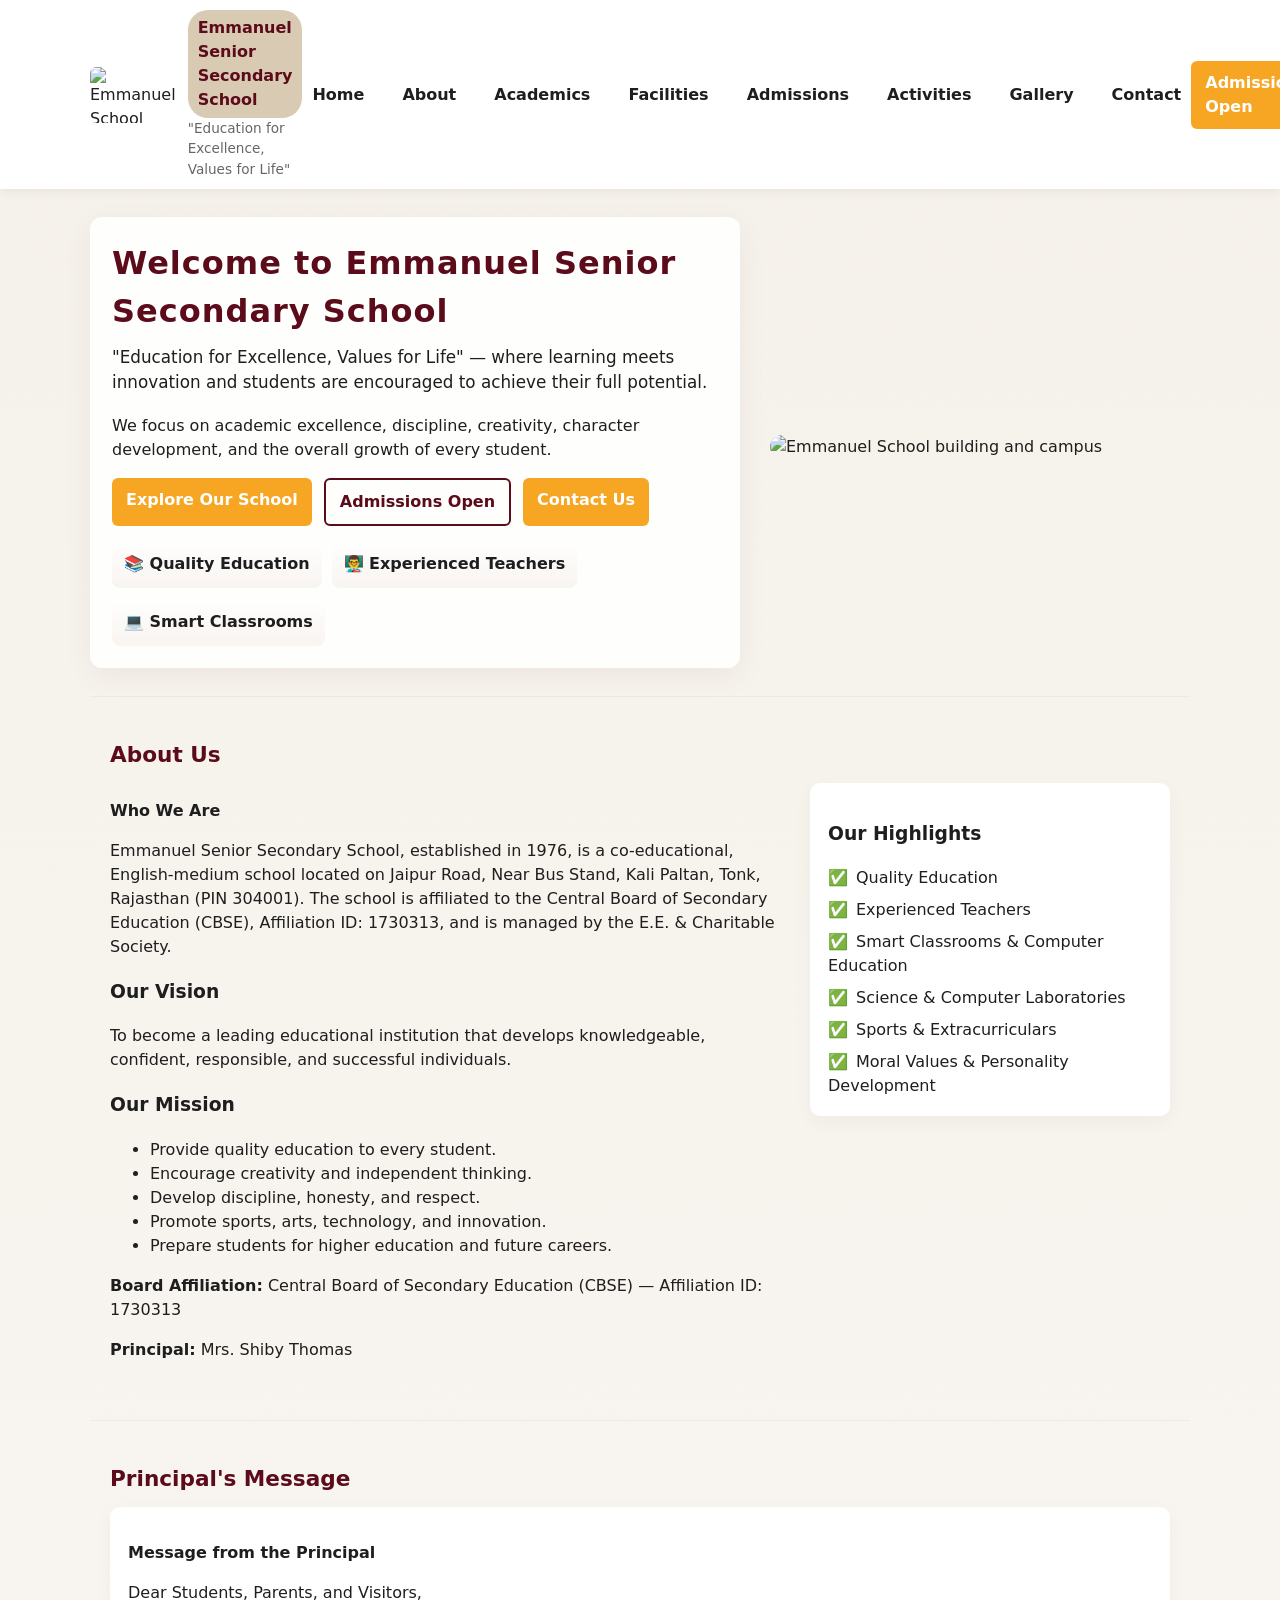
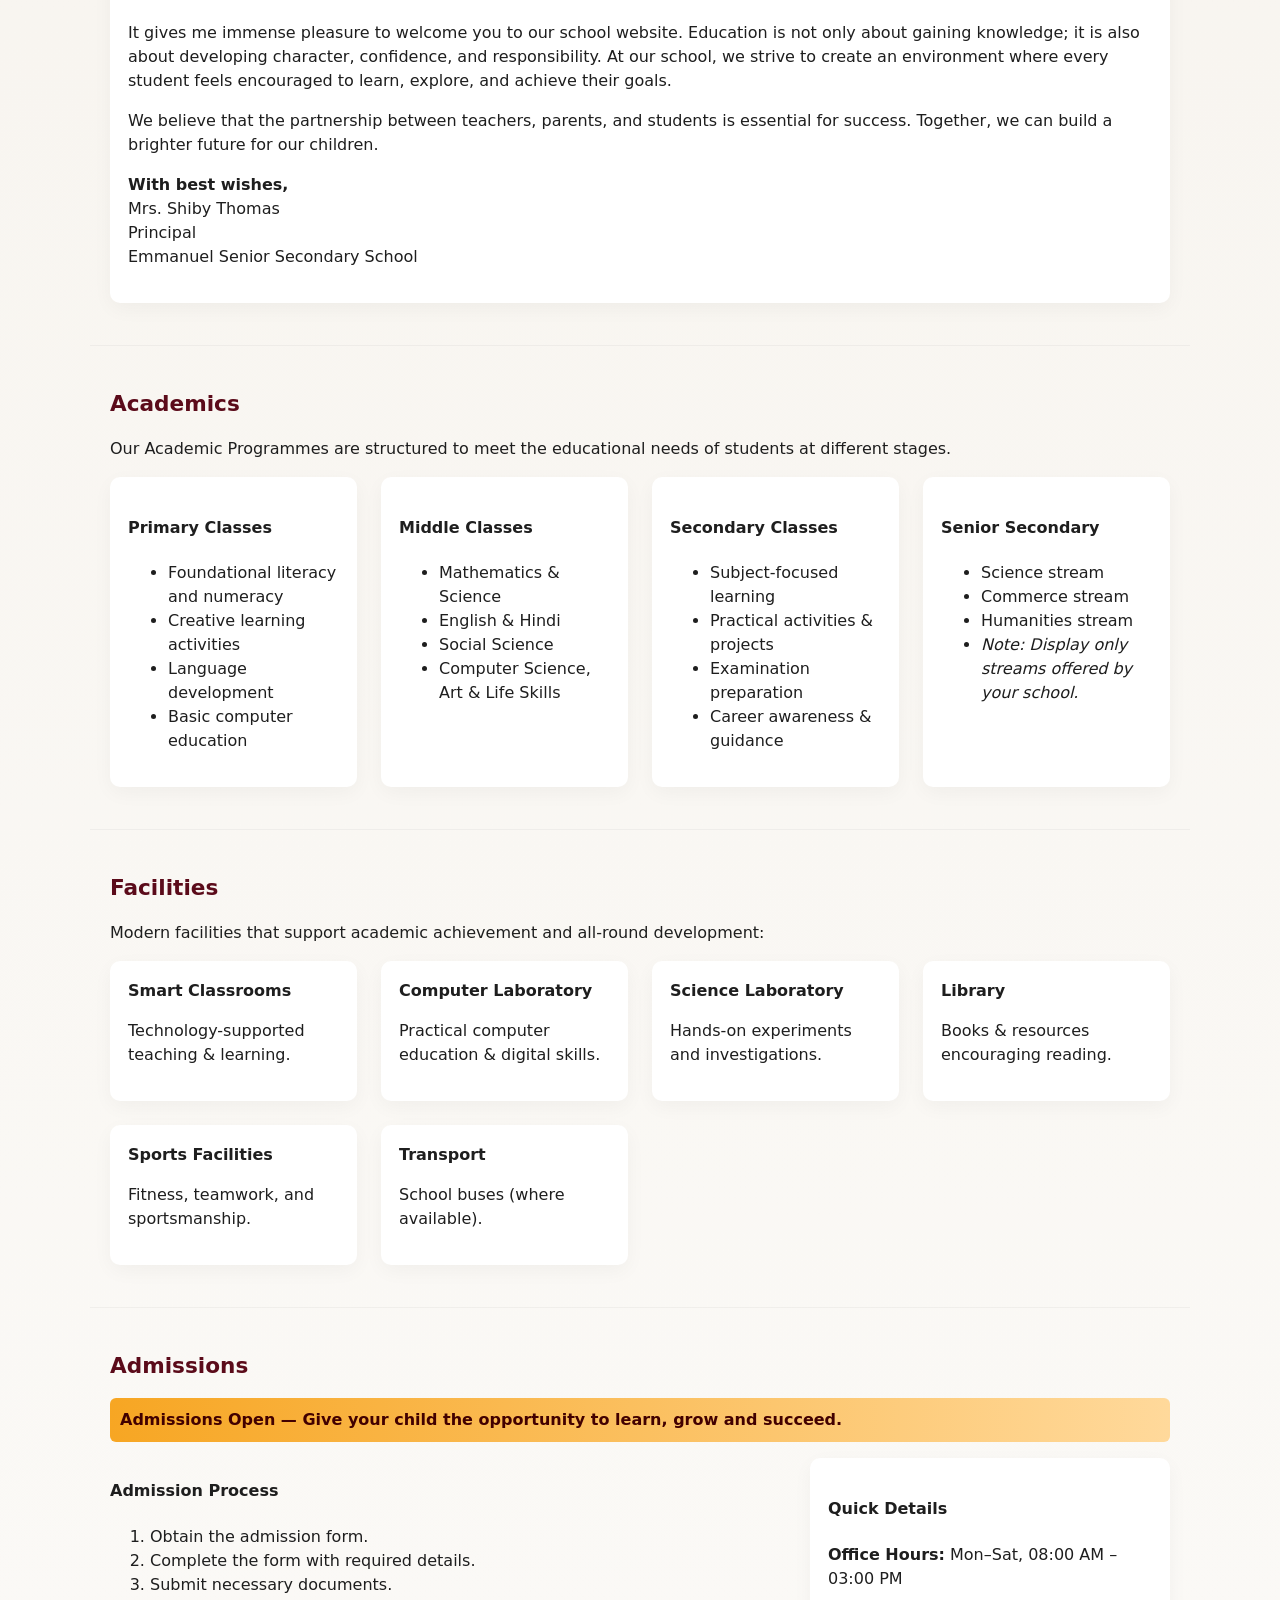
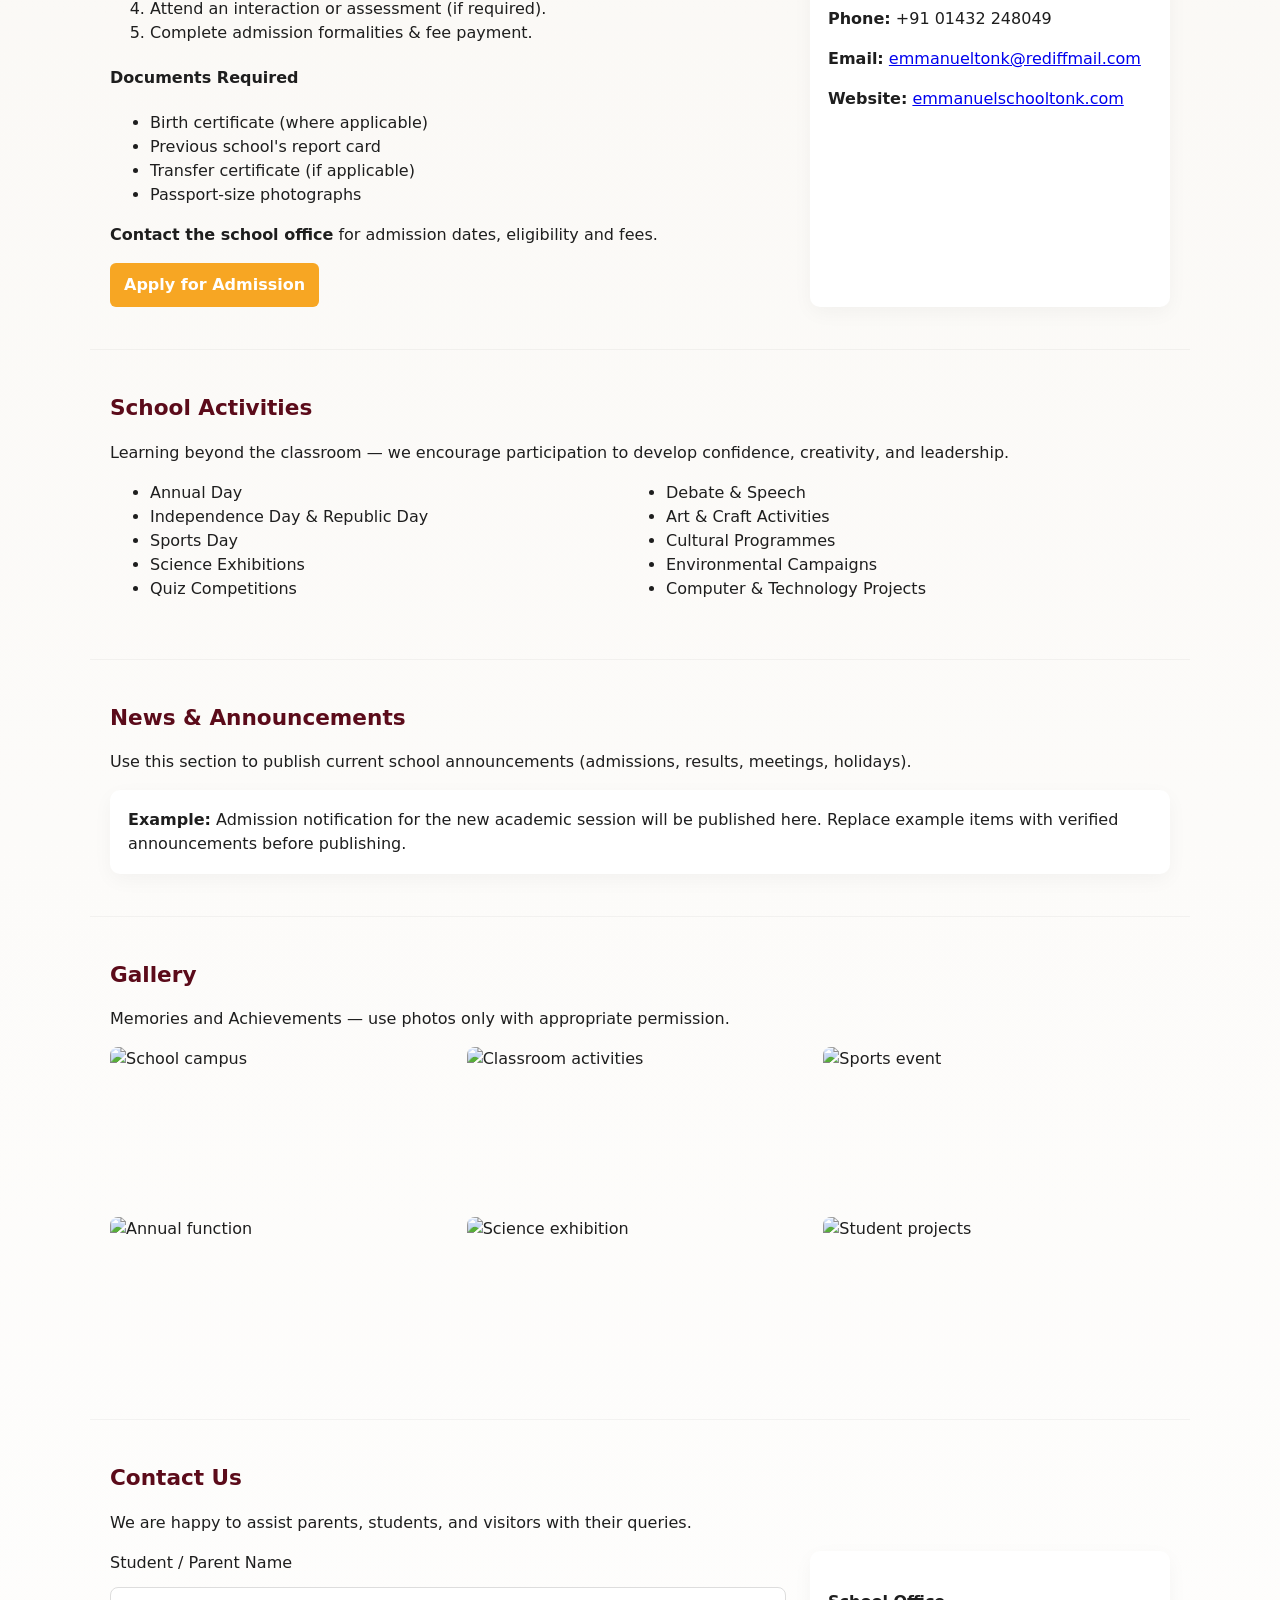
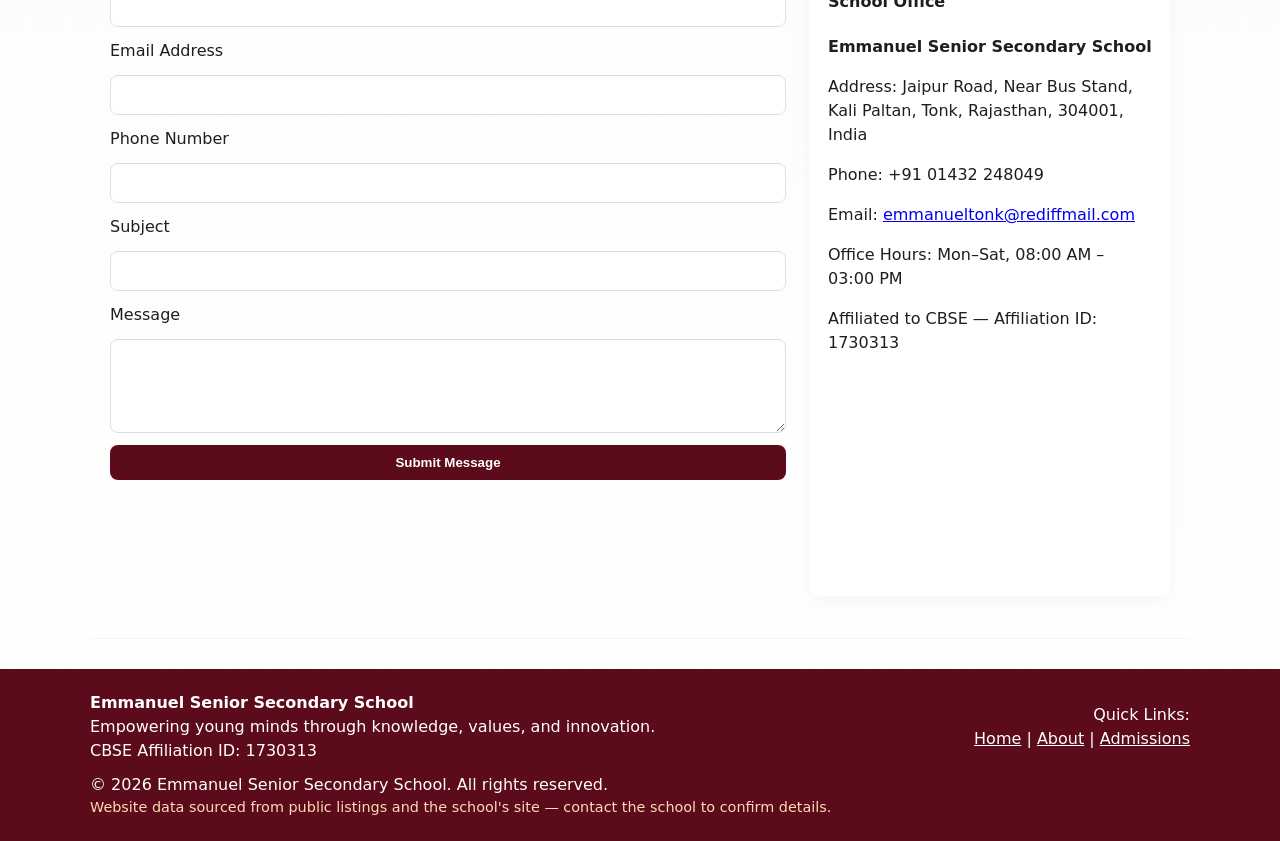
==== index.html @ 0651de9b "Create index.html" ====
<!doctype html>
<html lang="en">
<head>
  <meta charset="utf-8" />
  <meta name="viewport" content="width=device-width,initial-scale=1" />
  <title>Emmanuel Senior Secondary School — Education for Excellence</title>
  <meta name="description" content="Emmanuel Senior Secondary School, Tonk — Education for Excellence, Values for Life. CBSE affiliated school on Jaipur Road, Tonk." />
  <meta name="theme-color" content="#5B0B1A" />
  <link rel="icon" href="favicon.ico" />
  <style>
    :root{
      --maroon:#5B0B1A;
      --orange:#F7A623;
      --cream:#F5F1EA;
      --charcoal:#1E1E1E;
      --beige:#D9CBB3;
      --max-width:1100px;
      --radius:8px;
      --gap:24px;
      font-family: Inter, system-ui, -apple-system, "Segoe UI", Roboto, "Helvetica Neue", Arial;
      color:var(--charcoal);
    }
    *{box-sizing:border-box}
    body{margin:0;background:linear-gradient(180deg,var(--cream),#fff);line-height:1.5}
    .container{width:calc(100% - 40px);max-width:var(--max-width);margin:0 auto}
    header{background:#fff;box-shadow:0 3px 10px rgba(0,0,0,.06);position:sticky;top:0;z-index:30}
    .topbar{display:flex;align-items:center;justify-content:space-between;padding:10px 0}
    .brand{display:flex;align-items:center;gap:12px}
    .brand img{height:56px;width:auto;border-radius:6px}
    nav{display:flex;gap:18px;align-items:center}
    nav a{color:var(--charcoal);text-decoration:none;font-weight:600;padding:8px 10px;border-radius:6px}
    nav a:hover{background:rgba(91,11,26,.06)}
    .cta-buttons{display:flex;gap:10px}
    .btn{display:inline-block;background:var(--orange);color:#fff;padding:10px 14px;border-radius:6px;text-decoration:none;font-weight:700}
    .btn.secondary{background:transparent;color:var(--maroon);border:2px solid var(--maroon)}
    /* Hero */
    .hero{display:grid;grid-template-columns:1fr;align-items:center;gap:20px;padding:28px 0}
    .hero-inner{background:rgba(255,255,255,.9);padding:22px;border-radius:12px;box-shadow:0 8px 30px rgba(91,11,26,0.06)}
    .hero h1{margin:0;font-size:2rem;color:var(--maroon);letter-spacing:1px}
    .hero p.lead{margin:10px 0 18px;font-size:1.05rem}
    .hero img.hero-photo{width:100%;height:320px;object-fit:cover;border-radius:12px;margin-top:10px}
    .buttons{display:flex;gap:12px;flex-wrap:wrap}
    /* Sections */
    section{padding:42px 0;border-bottom:1px solid rgba(0,0,0,.04)}
    h2{color:var(--maroon);margin:0 0 12px;font-size:1.35rem}
    .grid{display:grid;gap:var(--gap)}
    .two-col{grid-template-columns:1fr 360px}
    .card{background:#fff;padding:18px;border-radius:10px;box-shadow:0 6px 20px rgba(0,0,0,.04)}
    ul.check{list-style:none;padding:0;margin:0;display:grid;gap:8px}
    ul.check li::before{content:"✅";margin-right:8px}
    /* Gallery */
    .gallery{display:grid;grid-template-columns:repeat(3,1fr);gap:10px}
    .gallery img{width:100%;height:140px;object-fit:cover;border-radius:8px}
    /* Contact */
    form{display:grid;gap:12px}
    input,textarea,select{padding:10px;border:1px solid #ddd;border-radius:8px;font-size:1rem}
    input:focus,textarea:focus{outline:3px solid rgba(247,166,35,0.12);border-color:var(--orange)}
    button[type="submit"]{background:var(--maroon);color:#fff;padding:10px;border-radius:8px;border:0;font-weight:700}
    footer{background:var(--maroon);color:#fff;padding:22px 0;margin-top:30px}
    footer a{color:#fff;text-decoration:underline}
    /* Responsive */
    @media (min-width:900px){
      .hero{grid-template-columns:1fr 420px;gap:30px}
      .gallery img{height:160px}
    }
    @media (max-width:700px){
      nav{display:none}
      .mobile-menu-toggle{display:block}
      .two-col{grid-template-columns:1fr}
      .gallery{grid-template-columns:repeat(2,1fr)}
      .hero img.hero-photo{height:220px}
    }
    .mobile-menu-toggle{display:none;padding:8px;border-radius:8px;background:transparent;border:0;color:var(--maroon);font-weight:700}
    .site-badge{font-weight:700;color:var(--maroon);background:var(--beige);padding:6px 10px;border-radius:20px}
    .stats{display:flex;gap:10px;flex-wrap:wrap}
    .stat{background:linear-gradient(180deg,#fff,#f8f4f0);padding:12px;border-radius:8px;min-width:120px;text-align:center}
    .notice{background:linear-gradient(90deg,var(--orange),#ffd99b);padding:10px;border-radius:6px;color:#420000;font-weight:700}
  </style>
</head>
<body>
  <header>
    <div class="container topbar">
      <div class="brand">
        <img src="logo.png" alt="Emmanuel School logo" />
        <div>
          <div class="site-badge">Emmanuel Senior Secondary School</div>
          <div style="font-size:0.85rem;color:#666">"Education for Excellence, Values for Life"</div>
        </div>
      </div>

      <nav aria-label="Main navigation">
        <a href="#home">Home</a>
        <a href="#about">About</a>
        <a href="#academics">Academics</a>
        <a href="#facilities">Facilities</a>
        <a href="#admissions">Admissions</a>
        <a href="#activities">Activities</a>
        <a href="#gallery">Gallery</a>
        <a href="#contact">Contact</a>
      </nav>

      <div class="cta-buttons" style="align-items:center">
        <button class="mobile-menu-toggle" id="menuToggle" aria-expanded="false">Menu</button>
        <a class="btn" href="#admissions">Admissions Open</a>
      </div>
    </div>
  </header>

  <main class="container" id="home">
    <section class="hero" aria-label="Welcome to Emmanuel School">
      <div class="hero-inner">
        <h1>Welcome to Emmanuel Senior Secondary School</h1>
        <p class="lead">"Education for Excellence, Values for Life" — where learning meets innovation and students are encouraged to achieve their full potential.</p>
        <p>We focus on academic excellence, discipline, creativity, character development, and the overall growth of every student.</p>

        <div class="buttons">
          <a class="btn" href="#about">Explore Our School</a>
          <a class="btn secondary" href="#admissions">Admissions Open</a>
          <a class="btn" href="#contact">Contact Us</a>
        </div>

        <div style="margin-top:14px">
          <div class="stats" aria-hidden="true" style="margin-top:12px">
            <div class="stat"><strong>📚 Quality Education</strong></div>
            <div class="stat"><strong>👨‍🏫 Experienced Teachers</strong></div>
            <div class="stat"><strong>💻 Smart Classrooms</strong></div>
          </div>
        </div>
      </div>

      <div>
        <img class="hero-photo" src="image1.jpg" alt="Emmanuel School building and campus" />
      </div>
    </section>

    <section id="about" aria-labelledby="aboutHeading">
      <div class="container">
        <h2 id="aboutHeading">About Us</h2>
        <div class="grid two-col" style="align-items:start">
          <div>
            <p><strong>Who We Are</strong></p>
            <p>Emmanuel Senior Secondary School, established in 1976, is a co-educational, English-medium school located on Jaipur Road, Near Bus Stand, Kali Paltan, Tonk, Rajasthan (PIN 304001). The school is affiliated to the Central Board of Secondary Education (CBSE), Affiliation ID: 1730313, and is managed by the E.E. & Charitable Society.</p>

            <h3>Our Vision</h3>
            <p>To become a leading educational institution that develops knowledgeable, confident, responsible, and successful individuals.</p>

            <h3>Our Mission</h3>
            <ul>
              <li>Provide quality education to every student.</li>
              <li>Encourage creativity and independent thinking.</li>
              <li>Develop discipline, honesty, and respect.</li>
              <li>Promote sports, arts, technology, and innovation.</li>
              <li>Prepare students for higher education and future careers.</li>
            </ul>

            <p><strong>Board Affiliation:</strong> Central Board of Secondary Education (CBSE) — Affiliation ID: 1730313</p>
            <p><strong>Principal:</strong> Mrs. Shiby Thomas</p>
          </div>

          <aside class="card" aria-label="Highlights">
            <h3>Our Highlights</h3>
            <ul class="check">
              <li>Quality Education</li>
              <li>Experienced Teachers</li>
              <li>Smart Classrooms & Computer Education</li>
              <li>Science & Computer Laboratories</li>
              <li>Sports & Extracurriculars</li>
              <li>Moral Values & Personality Development</li>
            </ul>
          </aside>
        </div>
      </div>
    </section>

    <section id="principal" aria-labelledby="principalHeading">
      <div class="container">
        <h2 id="principalHeading">Principal's Message</h2>
        <div class="card">
          <p><strong>Message from the Principal</strong></p>
          <p>Dear Students, Parents, and Visitors,</p>
          <p>It gives me immense pleasure to welcome you to our school website. Education is not only about gaining knowledge; it is also about developing character, confidence, and responsibility. At our school, we strive to create an environment where every student feels encouraged to learn, explore, and achieve their goals.</p>
          <p>We believe that the partnership between teachers, parents, and students is essential for success. Together, we can build a brighter future for our children.</p>
          <p style="margin-top:12px"><strong>With best wishes,</strong><br/>Mrs. Shiby Thomas<br/>Principal<br/>Emmanuel Senior Secondary School</p>
        </div>
      </div>
    </section>

    <section id="academics" aria-labelledby="academicsHeading">
      <div class="container">
        <h2 id="academicsHeading">Academics</h2>
        <p>Our Academic Programmes are structured to meet the educational needs of students at different stages.</p>

        <div class="grid" style="grid-template-columns:repeat(auto-fit,minmax(220px,1fr));margin-top:12px">
          <div class="card">
            <h4>Primary Classes</h4>
            <ul>
              <li>Foundational literacy and numeracy</li>
              <li>Creative learning activities</li>
              <li>Language development</li>
              <li>Basic computer education</li>
            </ul>
          </div>
          <div class="card">
            <h4>Middle Classes</h4>
            <ul>
              <li>Mathematics & Science</li>
              <li>English & Hindi</li>
              <li>Social Science</li>
              <li>Computer Science, Art & Life Skills</li>
            </ul>
          </div>
          <div class="card">
            <h4>Secondary Classes</h4>
            <ul>
              <li>Subject-focused learning</li>
              <li>Practical activities & projects</li>
              <li>Examination preparation</li>
              <li>Career awareness & guidance</li>
            </ul>
          </div>
          <div class="card">
            <h4>Senior Secondary</h4>
            <ul>
              <li>Science stream</li>
              <li>Commerce stream</li>
              <li>Humanities stream</li>
              <li><em>Note: Display only streams offered by your school.</em></li>
            </ul>
          </div>
        </div>
      </div>
    </section>

    <section id="facilities" aria-labelledby="facilitiesHeading">
      <div class="container">
        <h2 id="facilitiesHeading">Facilities</h2>
        <p>Modern facilities that support academic achievement and all‑round development:</p>
        <div class="grid" style="grid-template-columns:repeat(auto-fit,minmax(220px,1fr));margin-top:12px">
          <div class="card"><strong>Smart Classrooms</strong><p>Technology-supported teaching & learning.</p></div>
          <div class="card"><strong>Computer Laboratory</strong><p>Practical computer education & digital skills.</p></div>
          <div class="card"><strong>Science Laboratory</strong><p>Hands-on experiments and investigations.</p></div>
          <div class="card"><strong>Library</strong><p>Books & resources encouraging reading.</p></div>
          <div class="card"><strong>Sports Facilities</strong><p>Fitness, teamwork, and sportsmanship.</p></div>
          <div class="card"><strong>Transport</strong><p>School buses (where available).</p></div>
        </div>
      </div>
    </section>

    <section id="admissions" aria-labelledby="admissionsHeading">
      <div class="container">
        <h2 id="admissionsHeading">Admissions</h2>
        <p class="notice">Admissions Open — Give your child the opportunity to learn, grow and succeed.</p>

        <div class="grid two-col" style="margin-top:12px">
          <div>
            <h4>Admission Process</h4>
            <ol>
              <li>Obtain the admission form.</li>
              <li>Complete the form with required details.</li>
              <li>Submit necessary documents.</li>
              <li>Attend an interaction or assessment (if required).</li>
              <li>Complete admission formalities & fee payment.</li>
            </ol>

            <h4>Documents Required</h4>
            <ul>
              <li>Birth certificate (where applicable)</li>
              <li>Previous school's report card</li>
              <li>Transfer certificate (if applicable)</li>
              <li>Passport-size photographs</li>
            </ul>

            <p><strong>Contact the school office</strong> for admission dates, eligibility and fees.</p>
            <a class="btn" href="#contact">Apply for Admission</a>
          </div>

          <aside class="card">
            <h4>Quick Details</h4>
            <p><strong>Office Hours:</strong> Mon–Sat, 08:00 AM – 03:00 PM</p>
            <p><strong>Phone:</strong> +91 01432 248049</p>
            <p><strong>Email:</strong> <a href="mailto:emmanueltonk@rediffmail.com">emmanueltonk@rediffmail.com</a></p>
            <p><strong>Website:</strong> <a href="https://emmanuelschooltonk.com" target="_blank" rel="noopener">emmanuelschooltonk.com</a></p>
          </aside>
        </div>
      </div>
    </section>

    <section id="activities" aria-labelledby="activitiesHeading">
      <div class="container">
        <h2 id="activitiesHeading">School Activities</h2>
        <p>Learning beyond the classroom — we encourage participation to develop confidence, creativity, and leadership.</p>

        <ul style="columns:2;gap:12px;margin-top:12px">
          <li>Annual Day</li>
          <li>Independence Day & Republic Day</li>
          <li>Sports Day</li>
          <li>Science Exhibitions</li>
          <li>Quiz Competitions</li>
          <li>Debate & Speech</li>
          <li>Art & Craft Activities</li>
          <li>Cultural Programmes</li>
          <li>Environmental Campaigns</li>
          <li>Computer & Technology Projects</li>
        </ul>
      </div>
    </section>

    <section id="news" aria-labelledby="newsHeading">
      <div class="container">
        <h2 id="newsHeading">News & Announcements</h2>
        <p>Use this section to publish current school announcements (admissions, results, meetings, holidays).</p>
        <div style="margin-top:12px">
          <div class="card">
            <strong>Example:</strong> Admission notification for the new academic session will be published here. Replace example items with verified announcements before publishing.
          </div>
        </div>
      </div>
    </section>

    <section id="gallery" aria-labelledby="galleryHeading">
      <div class="container">
        <h2 id="galleryHeading">Gallery</h2>
        <p>Memories and Achievements — use photos only with appropriate permission.</p>
        <div class="gallery" style="margin-top:12px">
          <img src="gallery1.jpg" alt="School campus" />
          <img src="gallery2.jpg" alt="Classroom activities" />
          <img src="gallery3.jpg" alt="Sports event" />
          <img src="gallery4.jpg" alt="Annual function" />
          <img src="gallery5.jpg" alt="Science exhibition" />
          <img src="gallery6.jpg" alt="Student projects" />
        </div>
      </div>
    </section>

    <section id="contact" aria-labelledby="contactHeading">
      <div class="container">
        <h2 id="contactHeading">Contact Us</h2>
        <p>We are happy to assist parents, students, and visitors with their queries.</p>

        <div class="grid two-col" style="margin-top:12px">
          <div>
            <form id="contactForm" action="https://formspree.io/f/xaeqkpqv" method="POST">
              <label for="name">Student / Parent Name</label>
              <input id="name" name="name" type="text" required />

              <label for="email">Email Address</label>
              <input id="email" name="email" type="email" required />

              <label for="phone">Phone Number</label>
              <input id="phone" name="phone" type="tel" required />

              <label for="subject">Subject</label>
              <input id="subject" name="subject" type="text" />

              <label for="message">Message</label>
              <textarea id="message" name="message" rows="4" required></textarea>

              <button type="submit">Submit Message</button>
              <div id="formStatus" role="status" style="margin-top:10px;color:green;display:none">Message sent — check your email (Formspree).</div>
            </form>
          </div>

          <aside class="card">
            <h4>School Office</h4>
            <p><strong>Emmanuel Senior Secondary School</strong></p>
            <p>Address: Jaipur Road, Near Bus Stand, Kali Paltan, Tonk, Rajasthan, 304001, India</p>
            <p>Phone: +91 01432 248049</p>
            <p>Email: <a href="mailto:emmanueltonk@rediffmail.com">emmanueltonk@rediffmail.com</a></p>
            <p>Office Hours: Mon–Sat, 08:00 AM – 03:00 PM</p>
            <p>Affiliated to CBSE — Affiliation ID: 1730313</p>
            <div style="margin-top:10px">
              <iframe title="School Location" src="https://www.google.com/maps?q=Emmanuel+Senior+Secondary+School+Tonk+Rajasthan+304001&amp;output=embed" style="width:100%;height:200px;border:0;border-radius:8px"></iframe>
            </div>
          </aside>
        </div>
      </div>
    </section>
  </main>

  <footer>
    <div class="container" style="display:flex;flex-direction:column;gap:10px">
      <div style="display:flex;justify-content:space-between;align-items:center;flex-wrap:wrap">
        <div>
          <strong>Emmanuel Senior Secondary School</strong><br/>
          Empowering young minds through knowledge, values, and innovation.<br/>
          CBSE Affiliation ID: 1730313
        </div>
        <div style="text-align:right">
          Quick Links:<br/>
          <a href="#home">Home</a> | <a href="#about">About</a> | <a href="#admissions">Admissions</a>
        </div>
      </div>

      <div style="display:flex;justify-content:space-between;align-items:center;flex-wrap:wrap">
        <div>© 2026 Emmanuel Senior Secondary School. All rights reserved.</div>
        <div style="font-size:0.9rem;color:#ffd9b8">Website data sourced from public listings and the school's site — contact the school to confirm details.</div>
      </div>
    </div>
  </footer>

  <script>
    // Mobile menu toggle (simple)
    const menuToggle = document.getElementById('menuToggle');
    if(menuToggle){
      menuToggle.addEventListener('click', () => {
        const nav = document.querySelector('nav');
        const expanded = menuToggle.getAttribute('aria-expanded') === 'true';
        menuToggle.setAttribute('aria-expanded', String(!expanded));
        if(nav.style.display === 'flex') nav.style.display = 'none';
        else nav.style.display = 'flex';
      });
    }

    // Smooth scroll for internal links
    document.querySelectorAll('a[href^="#"]').forEach(a=>{
      a.addEventListener('click', function(e){
        const target = document.querySelector(this.getAttribute('href'));
        if(target){ e.preventDefault(); target.scrollIntoView({behavior:'smooth',block:'start'}); }
      });
    });

    // Demo contact form handler (show success message after submit)
    document.getElementById('contactForm').addEventListener('submit', function(e){
      // allow Formspree to handle submission — show message after short delay
      setTimeout(()=>{ document.getElementById('formStatus').style.display = 'block'; }, 600);
    });
  </script>
</body>
</html>
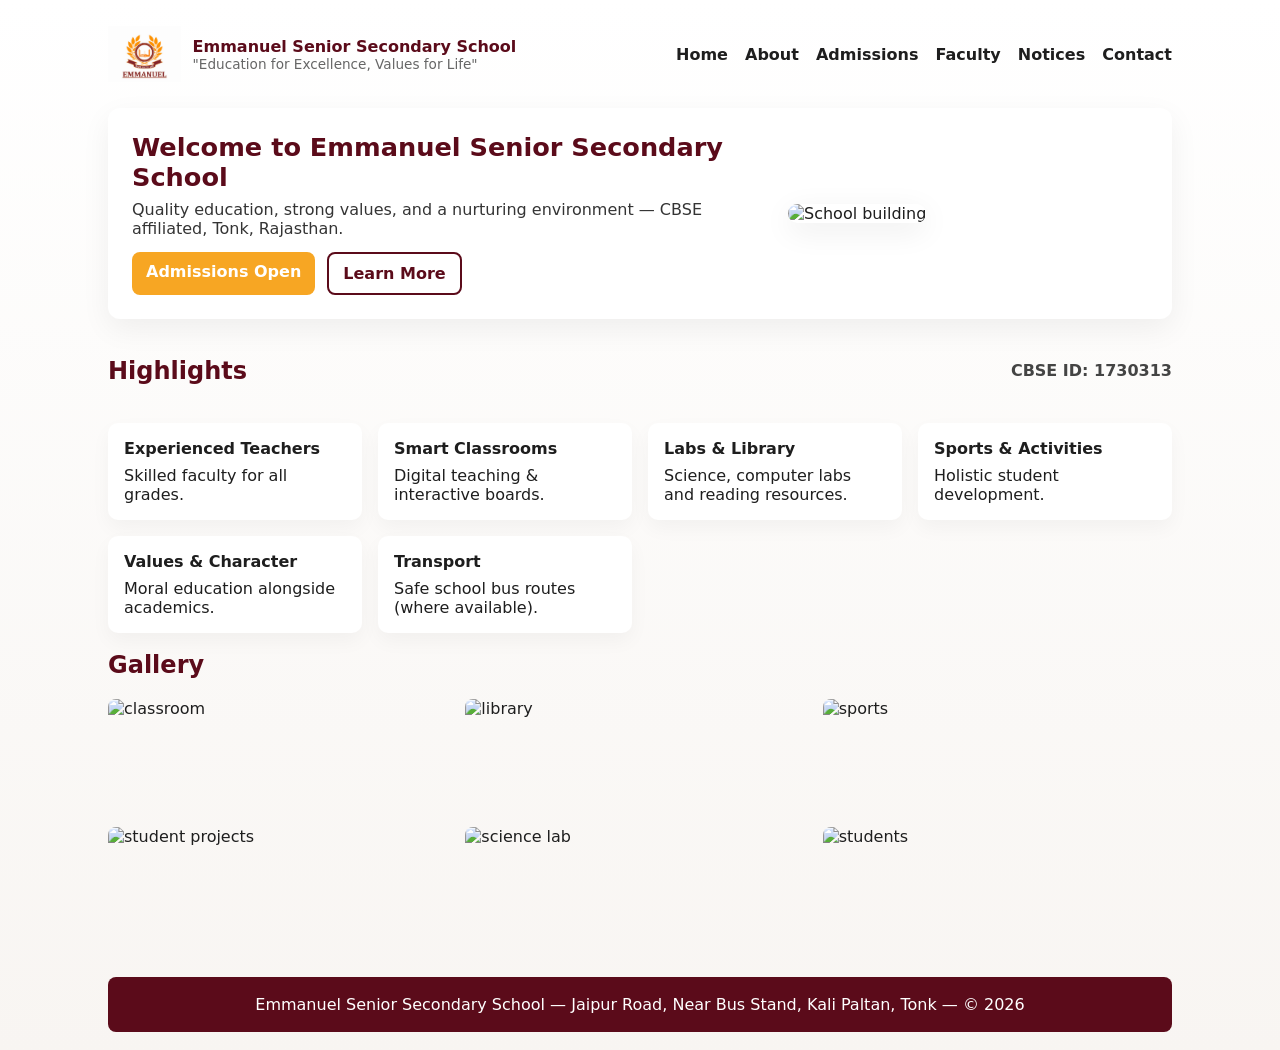
==== commit 96ccf6ed: "Update index.html" ====
--- a/index.html
+++ b/index.html
@@ -3,427 +3,122 @@
 <head>
   <meta charset="utf-8" />
   <meta name="viewport" content="width=device-width,initial-scale=1" />
-  <title>Emmanuel Senior Secondary School — Education for Excellence</title>
-  <meta name="description" content="Emmanuel Senior Secondary School, Tonk — Education for Excellence, Values for Life. CBSE affiliated school on Jaipur Road, Tonk." />
-  <meta name="theme-color" content="#5B0B1A" />
-  <link rel="icon" href="favicon.ico" />
+  <title>Emmanuel Senior Secondary School</title>
+  <meta name="description" content="Emmanuel Senior Secondary School, Tonk — Education for Excellence." />
   <style>
     :root{
-      --maroon:#5B0B1A;
-      --orange:#F7A623;
-      --cream:#F5F1EA;
-      --charcoal:#1E1E1E;
-      --beige:#D9CBB3;
-      --max-width:1100px;
-      --radius:8px;
-      --gap:24px;
-      font-family: Inter, system-ui, -apple-system, "Segoe UI", Roboto, "Helvetica Neue", Arial;
-      color:var(--charcoal);
+      --maroon:#5B0B1A; --orange:#F7A623; --cream:#F5F1EA; --charcoal:#1E1E1E;
+      --maxw:1100px;
     }
     *{box-sizing:border-box}
-    body{margin:0;background:linear-gradient(180deg,var(--cream),#fff);line-height:1.5}
-    .container{width:calc(100% - 40px);max-width:var(--max-width);margin:0 auto}
-    header{background:#fff;box-shadow:0 3px 10px rgba(0,0,0,.06);position:sticky;top:0;z-index:30}
-    .topbar{display:flex;align-items:center;justify-content:space-between;padding:10px 0}
+    body{margin:0;font-family:Inter,system-ui,Arial;background:linear-gradient(#fff,#f8f5f2);color:var(--charcoal)}
+    .wrap{max-width:var(--maxw);margin:0 auto;padding:18px}
+    header{display:flex;align-items:center;justify-content:space-between;gap:12px;padding:8px 0}
     .brand{display:flex;align-items:center;gap:12px}
-    .brand img{height:56px;width:auto;border-radius:6px}
-    nav{display:flex;gap:18px;align-items:center}
-    nav a{color:var(--charcoal);text-decoration:none;font-weight:600;padding:8px 10px;border-radius:6px}
-    nav a:hover{background:rgba(91,11,26,.06)}
-    .cta-buttons{display:flex;gap:10px}
-    .btn{display:inline-block;background:var(--orange);color:#fff;padding:10px 14px;border-radius:6px;text-decoration:none;font-weight:700}
-    .btn.secondary{background:transparent;color:var(--maroon);border:2px solid var(--maroon)}
-    /* Hero */
-    .hero{display:grid;grid-template-columns:1fr;align-items:center;gap:20px;padding:28px 0}
-    .hero-inner{background:rgba(255,255,255,.9);padding:22px;border-radius:12px;box-shadow:0 8px 30px rgba(91,11,26,0.06)}
-    .hero h1{margin:0;font-size:2rem;color:var(--maroon);letter-spacing:1px}
-    .hero p.lead{margin:10px 0 18px;font-size:1.05rem}
-    .hero img.hero-photo{width:100%;height:320px;object-fit:cover;border-radius:12px;margin-top:10px}
-    .buttons{display:flex;gap:12px;flex-wrap:wrap}
-    /* Sections */
-    section{padding:42px 0;border-bottom:1px solid rgba(0,0,0,.04)}
-    h2{color:var(--maroon);margin:0 0 12px;font-size:1.35rem}
-    .grid{display:grid;gap:var(--gap)}
-    .two-col{grid-template-columns:1fr 360px}
-    .card{background:#fff;padding:18px;border-radius:10px;box-shadow:0 6px 20px rgba(0,0,0,.04)}
-    ul.check{list-style:none;padding:0;margin:0;display:grid;gap:8px}
-    ul.check li::before{content:"✅";margin-right:8px}
-    /* Gallery */
-    .gallery{display:grid;grid-template-columns:repeat(3,1fr);gap:10px}
-    .gallery img{width:100%;height:140px;object-fit:cover;border-radius:8px}
-    /* Contact */
-    form{display:grid;gap:12px}
-    input,textarea,select{padding:10px;border:1px solid #ddd;border-radius:8px;font-size:1rem}
-    input:focus,textarea:focus{outline:3px solid rgba(247,166,35,0.12);border-color:var(--orange)}
-    button[type="submit"]{background:var(--maroon);color:#fff;padding:10px;border-radius:8px;border:0;font-weight:700}
-    footer{background:var(--maroon);color:#fff;padding:22px 0;margin-top:30px}
-    footer a{color:#fff;text-decoration:underline}
-    /* Responsive */
-    @media (min-width:900px){
-      .hero{grid-template-columns:1fr 420px;gap:30px}
-      .gallery img{height:160px}
-    }
-    @media (max-width:700px){
-      nav{display:none}
-      .mobile-menu-toggle{display:block}
-      .two-col{grid-template-columns:1fr}
-      .gallery{grid-template-columns:repeat(2,1fr)}
-      .hero img.hero-photo{height:220px}
-    }
-    .mobile-menu-toggle{display:none;padding:8px;border-radius:8px;background:transparent;border:0;color:var(--maroon);font-weight:700}
-    .site-badge{font-weight:700;color:var(--maroon);background:var(--beige);padding:6px 10px;border-radius:20px}
-    .stats{display:flex;gap:10px;flex-wrap:wrap}
-    .stat{background:linear-gradient(180deg,#fff,#f8f4f0);padding:12px;border-radius:8px;min-width:120px;text-align:center}
-    .notice{background:linear-gradient(90deg,var(--orange),#ffd99b);padding:10px;border-radius:6px;color:#420000;font-weight:700}
+    .brand img{height:56px}
+    nav a{margin-left:12px;text-decoration:none;color:var(--charcoal);font-weight:600}
+    /* Hero with subtle animation */
+    .hero{display:flex;gap:26px;align-items:center;margin:18px 0;padding:24px;border-radius:12px;background:#fff;box-shadow:0 10px 30px rgba(0,0,0,.06);overflow:hidden}
+    .hero-left{flex:1}
+    .hero-right{width:360px}
+    .hero h1{color:var(--maroon);margin:0 0 8px;font-size:1.6rem;animation:slideIn 900ms ease both}
+    .hero p{margin:0 0 14px;opacity:0.9}
+    .cta{display:flex;gap:12px}
+    .btn{background:var(--orange);color:#fff;padding:10px 14px;border-radius:8px;text-decoration:none;font-weight:700;transition:transform .18s ease,box-shadow .18s}
+    .btn:hover{transform:translateY(-4px);box-shadow:0 8px 20px rgba(247,166,35,.18)}
+    .btn.secondary{background:transparent;border:2px solid var(--maroon);color:var(--maroon)}
+    @keyframes slideIn{from{opacity:0;transform:translateY(12px)}to{opacity:1;transform:none}}
+    /* card grid */
+    .grid{display:grid;grid-template-columns:repeat(auto-fit,minmax(240px,1fr));gap:16px;margin-top:18px}
+    .card{background:#fff;padding:16px;border-radius:10px;box-shadow:0 8px 20px rgba(0,0,0,.04);transform:translateY(10px);opacity:0;transition:all .6s ease}
+    .card.visible{transform:none;opacity:1}
+    /* gallery */
+    .gallery{display:grid;grid-template-columns:repeat(3,1fr);gap:8px;margin-top:12px}
+    .gallery img{width:100%;height:120px;object-fit:cover;border-radius:8px;display:block}
+    /* footer */
+    footer{margin-top:30px;padding:18px;text-align:center;background:var(--maroon);color:#fff;border-radius:8px}
+    /* responsive */
+    @media(max-width:900px){.hero{flex-direction:column}.hero-right{width:100%}}
   </style>
 </head>
 <body>
-  <header>
-    <div class="container topbar">
+  <div class="wrap">
+    <header>
       <div class="brand">
-        <img src="logo.png" alt="Emmanuel School logo" />
+        <img src="logo.png" alt="Emmanuel logo">
         <div>
-          <div class="site-badge">Emmanuel Senior Secondary School</div>
+          <div style="font-weight:800;color:var(--maroon)">Emmanuel Senior Secondary School</div>
           <div style="font-size:0.85rem;color:#666">"Education for Excellence, Values for Life"</div>
         </div>
       </div>
+      <nav aria-label="Main">
+        <a href="index.html">Home</a>
+        <a href="about.html">About</a>
+        <a href="admissions.html">Admissions</a>
+        <a href="faculty.html">Faculty</a>
+        <a href="notices.html">Notices</a>
+        <a href="contact.html">Contact</a>
+      </nav>
+    </header>
 
-      <nav aria-label="Main navigation">
-        <a href="#home">Home</a>
-        <a href="#about">About</a>
-        <a href="#academics">Academics</a>
-        <a href="#facilities">Facilities</a>
-        <a href="#admissions">Admissions</a>
-        <a href="#activities">Activities</a>
-        <a href="#gallery">Gallery</a>
-        <a href="#contact">Contact</a>
-      </nav>
-
-      <div class="cta-buttons" style="align-items:center">
-        <button class="mobile-menu-toggle" id="menuToggle" aria-expanded="false">Menu</button>
-        <a class="btn" href="#admissions">Admissions Open</a>
-      </div>
-    </div>
-  </header>
-
-  <main class="container" id="home">
-    <section class="hero" aria-label="Welcome to Emmanuel School">
-      <div class="hero-inner">
-        <h1>Welcome to Emmanuel Senior Secondary School</h1>
-        <p class="lead">"Education for Excellence, Values for Life" — where learning meets innovation and students are encouraged to achieve their full potential.</p>
-        <p>We focus on academic excellence, discipline, creativity, character development, and the overall growth of every student.</p>
-
-        <div class="buttons">
-          <a class="btn" href="#about">Explore Our School</a>
-          <a class="btn secondary" href="#admissions">Admissions Open</a>
-          <a class="btn" href="#contact">Contact Us</a>
-        </div>
-
-        <div style="margin-top:14px">
-          <div class="stats" aria-hidden="true" style="margin-top:12px">
-            <div class="stat"><strong>📚 Quality Education</strong></div>
-            <div class="stat"><strong>👨‍🏫 Experienced Teachers</strong></div>
-            <div class="stat"><strong>💻 Smart Classrooms</strong></div>
-          </div>
+    <section class="hero" aria-labelledby="heroTitle">
+      <div class="hero-left">
+        <h1 id="heroTitle">Welcome to Emmanuel Senior Secondary School</h1>
+        <p>Quality education, strong values, and a nurturing environment — CBSE affiliated, Tonk, Rajasthan.</p>
+        <div class="cta">
+          <a class="btn" href="admissions.html">Admissions Open</a>
+          <a class="btn secondary" href="about.html">Learn More</a>
         </div>
       </div>
-
-      <div>
-        <img class="hero-photo" src="image1.jpg" alt="Emmanuel School building and campus" />
+      <div class="hero-right">
+        <!-- remote hero image (Unsplash) -->
+        <img src="https://images.unsplash.com/photo-1507679799987-c73779587ccf?auto=format&fit=crop&w=1200&q=80" alt="School building" style="width:100%;height:220px;object-fit:cover;border-radius:10px;box-shadow:0 8px 30px rgba(0,0,0,.08);">
       </div>
     </section>
 
-    <section id="about" aria-labelledby="aboutHeading">
-      <div class="container">
-        <h2 id="aboutHeading">About Us</h2>
-        <div class="grid two-col" style="align-items:start">
-          <div>
-            <p><strong>Who We Are</strong></p>
-            <p>Emmanuel Senior Secondary School, established in 1976, is a co-educational, English-medium school located on Jaipur Road, Near Bus Stand, Kali Paltan, Tonk, Rajasthan (PIN 304001). The school is affiliated to the Central Board of Secondary Education (CBSE), Affiliation ID: 1730313, and is managed by the E.E. & Charitable Society.</p>
+    <section>
+      <div style="display:flex;justify-content:space-between;align-items:center">
+        <h2 style="color:var(--maroon)">Highlights</h2>
+        <div style="font-weight:700;color:#444">CBSE ID: 1730313</div>
+      </div>
 
-            <h3>Our Vision</h3>
-            <p>To become a leading educational institution that develops knowledgeable, confident, responsible, and successful individuals.</p>
-
-            <h3>Our Mission</h3>
-            <ul>
-              <li>Provide quality education to every student.</li>
-              <li>Encourage creativity and independent thinking.</li>
-              <li>Develop discipline, honesty, and respect.</li>
-              <li>Promote sports, arts, technology, and innovation.</li>
-              <li>Prepare students for higher education and future careers.</li>
-            </ul>
-
-            <p><strong>Board Affiliation:</strong> Central Board of Secondary Education (CBSE) — Affiliation ID: 1730313</p>
-            <p><strong>Principal:</strong> Mrs. Shiby Thomas</p>
-          </div>
-
-          <aside class="card" aria-label="Highlights">
-            <h3>Our Highlights</h3>
-            <ul class="check">
-              <li>Quality Education</li>
-              <li>Experienced Teachers</li>
-              <li>Smart Classrooms & Computer Education</li>
-              <li>Science & Computer Laboratories</li>
-              <li>Sports & Extracurriculars</li>
-              <li>Moral Values & Personality Development</li>
-            </ul>
-          </aside>
-        </div>
+      <div class="grid" id="cards">
+        <div class="card"> <strong>Experienced Teachers</strong><p style="margin:8px 0 0">Skilled faculty for all grades.</p> </div>
+        <div class="card"> <strong>Smart Classrooms</strong><p style="margin:8px 0 0">Digital teaching & interactive boards.</p> </div>
+        <div class="card"> <strong>Labs & Library</strong><p style="margin:8px 0 0">Science, computer labs and reading resources.</p> </div>
+        <div class="card"> <strong>Sports & Activities</strong><p style="margin:8px 0 0">Holistic student development.</p> </div>
+        <div class="card"> <strong>Values & Character</strong><p style="margin:8px 0 0">Moral education alongside academics.</p> </div>
+        <div class="card"> <strong>Transport</strong><p style="margin:8px 0 0">Safe school bus routes (where available).</p> </div>
       </div>
     </section>
 
-    <section id="principal" aria-labelledby="principalHeading">
-      <div class="container">
-        <h2 id="principalHeading">Principal's Message</h2>
-        <div class="card">
-          <p><strong>Message from the Principal</strong></p>
-          <p>Dear Students, Parents, and Visitors,</p>
-          <p>It gives me immense pleasure to welcome you to our school website. Education is not only about gaining knowledge; it is also about developing character, confidence, and responsibility. At our school, we strive to create an environment where every student feels encouraged to learn, explore, and achieve their goals.</p>
-          <p>We believe that the partnership between teachers, parents, and students is essential for success. Together, we can build a brighter future for our children.</p>
-          <p style="margin-top:12px"><strong>With best wishes,</strong><br/>Mrs. Shiby Thomas<br/>Principal<br/>Emmanuel Senior Secondary School</p>
-        </div>
+    <section>
+      <h2 style="color:var(--maroon);margin-top:18px">Gallery</h2>
+      <div class="gallery" id="gallery">
+        <img src="https://images.unsplash.com/photo-1588072432836-e10032774350?auto=format&fit=crop&w=1200&q=80" alt="classroom">
+        <img src="https://images.unsplash.com/photo-1519681393784-d120267933ba?auto=format&fit=crop&w=1200&q=80" alt="library">
+        <img src="https://images.unsplash.com/photo-1508873699372-7ae00a3d7f56?auto=format&fit=crop&w=1200&q=80" alt="sports">
+        <img src="https://images.unsplash.com/photo-1523240795612-9a054b0db644?auto=format&fit=crop&w=1200&q=80" alt="student projects">
+        <img src="https://images.unsplash.com/photo-1531058020387-3be344556be6?auto=format&fit=crop&w=1200&q=80" alt="science lab">
+        <img src="https://images.unsplash.com/photo-1504198453319-5ce911bafcde?auto=format&fit=crop&w=1200&q=80" alt="students">
       </div>
     </section>
 
-    <section id="academics" aria-labelledby="academicsHeading">
-      <div class="container">
-        <h2 id="academicsHeading">Academics</h2>
-        <p>Our Academic Programmes are structured to meet the educational needs of students at different stages.</p>
-
-        <div class="grid" style="grid-template-columns:repeat(auto-fit,minmax(220px,1fr));margin-top:12px">
-          <div class="card">
-            <h4>Primary Classes</h4>
-            <ul>
-              <li>Foundational literacy and numeracy</li>
-              <li>Creative learning activities</li>
-              <li>Language development</li>
-              <li>Basic computer education</li>
-            </ul>
-          </div>
-          <div class="card">
-            <h4>Middle Classes</h4>
-            <ul>
-              <li>Mathematics & Science</li>
-              <li>English & Hindi</li>
-              <li>Social Science</li>
-              <li>Computer Science, Art & Life Skills</li>
-            </ul>
-          </div>
-          <div class="card">
-            <h4>Secondary Classes</h4>
-            <ul>
-              <li>Subject-focused learning</li>
-              <li>Practical activities & projects</li>
-              <li>Examination preparation</li>
-              <li>Career awareness & guidance</li>
-            </ul>
-          </div>
-          <div class="card">
-            <h4>Senior Secondary</h4>
-            <ul>
-              <li>Science stream</li>
-              <li>Commerce stream</li>
-              <li>Humanities stream</li>
-              <li><em>Note: Display only streams offered by your school.</em></li>
-            </ul>
-          </div>
-        </div>
-      </div>
-    </section>
-
-    <section id="facilities" aria-labelledby="facilitiesHeading">
-      <div class="container">
-        <h2 id="facilitiesHeading">Facilities</h2>
-        <p>Modern facilities that support academic achievement and all‑round development:</p>
-        <div class="grid" style="grid-template-columns:repeat(auto-fit,minmax(220px,1fr));margin-top:12px">
-          <div class="card"><strong>Smart Classrooms</strong><p>Technology-supported teaching & learning.</p></div>
-          <div class="card"><strong>Computer Laboratory</strong><p>Practical computer education & digital skills.</p></div>
-          <div class="card"><strong>Science Laboratory</strong><p>Hands-on experiments and investigations.</p></div>
-          <div class="card"><strong>Library</strong><p>Books & resources encouraging reading.</p></div>
-          <div class="card"><strong>Sports Facilities</strong><p>Fitness, teamwork, and sportsmanship.</p></div>
-          <div class="card"><strong>Transport</strong><p>School buses (where available).</p></div>
-        </div>
-      </div>
-    </section>
-
-    <section id="admissions" aria-labelledby="admissionsHeading">
-      <div class="container">
-        <h2 id="admissionsHeading">Admissions</h2>
-        <p class="notice">Admissions Open — Give your child the opportunity to learn, grow and succeed.</p>
-
-        <div class="grid two-col" style="margin-top:12px">
-          <div>
-            <h4>Admission Process</h4>
-            <ol>
-              <li>Obtain the admission form.</li>
-              <li>Complete the form with required details.</li>
-              <li>Submit necessary documents.</li>
-              <li>Attend an interaction or assessment (if required).</li>
-              <li>Complete admission formalities & fee payment.</li>
-            </ol>
-
-            <h4>Documents Required</h4>
-            <ul>
-              <li>Birth certificate (where applicable)</li>
-              <li>Previous school's report card</li>
-              <li>Transfer certificate (if applicable)</li>
-              <li>Passport-size photographs</li>
-            </ul>
-
-            <p><strong>Contact the school office</strong> for admission dates, eligibility and fees.</p>
-            <a class="btn" href="#contact">Apply for Admission</a>
-          </div>
-
-          <aside class="card">
-            <h4>Quick Details</h4>
-            <p><strong>Office Hours:</strong> Mon–Sat, 08:00 AM – 03:00 PM</p>
-            <p><strong>Phone:</strong> +91 01432 248049</p>
-            <p><strong>Email:</strong> <a href="mailto:emmanueltonk@rediffmail.com">emmanueltonk@rediffmail.com</a></p>
-            <p><strong>Website:</strong> <a href="https://emmanuelschooltonk.com" target="_blank" rel="noopener">emmanuelschooltonk.com</a></p>
-          </aside>
-        </div>
-      </div>
-    </section>
-
-    <section id="activities" aria-labelledby="activitiesHeading">
-      <div class="container">
-        <h2 id="activitiesHeading">School Activities</h2>
-        <p>Learning beyond the classroom — we encourage participation to develop confidence, creativity, and leadership.</p>
-
-        <ul style="columns:2;gap:12px;margin-top:12px">
-          <li>Annual Day</li>
-          <li>Independence Day & Republic Day</li>
-          <li>Sports Day</li>
-          <li>Science Exhibitions</li>
-          <li>Quiz Competitions</li>
-          <li>Debate & Speech</li>
-          <li>Art & Craft Activities</li>
-          <li>Cultural Programmes</li>
-          <li>Environmental Campaigns</li>
-          <li>Computer & Technology Projects</li>
-        </ul>
-      </div>
-    </section>
-
-    <section id="news" aria-labelledby="newsHeading">
-      <div class="container">
-        <h2 id="newsHeading">News & Announcements</h2>
-        <p>Use this section to publish current school announcements (admissions, results, meetings, holidays).</p>
-        <div style="margin-top:12px">
-          <div class="card">
-            <strong>Example:</strong> Admission notification for the new academic session will be published here. Replace example items with verified announcements before publishing.
-          </div>
-        </div>
-      </div>
-    </section>
-
-    <section id="gallery" aria-labelledby="galleryHeading">
-      <div class="container">
-        <h2 id="galleryHeading">Gallery</h2>
-        <p>Memories and Achievements — use photos only with appropriate permission.</p>
-        <div class="gallery" style="margin-top:12px">
-          <img src="gallery1.jpg" alt="School campus" />
-          <img src="gallery2.jpg" alt="Classroom activities" />
-          <img src="gallery3.jpg" alt="Sports event" />
-          <img src="gallery4.jpg" alt="Annual function" />
-          <img src="gallery5.jpg" alt="Science exhibition" />
-          <img src="gallery6.jpg" alt="Student projects" />
-        </div>
-      </div>
-    </section>
-
-    <section id="contact" aria-labelledby="contactHeading">
-      <div class="container">
-        <h2 id="contactHeading">Contact Us</h2>
-        <p>We are happy to assist parents, students, and visitors with their queries.</p>
-
-        <div class="grid two-col" style="margin-top:12px">
-          <div>
-            <form id="contactForm" action="https://formspree.io/f/xaeqkpqv" method="POST">
-              <label for="name">Student / Parent Name</label>
-              <input id="name" name="name" type="text" required />
-
-              <label for="email">Email Address</label>
-              <input id="email" name="email" type="email" required />
-
-              <label for="phone">Phone Number</label>
-              <input id="phone" name="phone" type="tel" required />
-
-              <label for="subject">Subject</label>
-              <input id="subject" name="subject" type="text" />
-
-              <label for="message">Message</label>
-              <textarea id="message" name="message" rows="4" required></textarea>
-
-              <button type="submit">Submit Message</button>
-              <div id="formStatus" role="status" style="margin-top:10px;color:green;display:none">Message sent — check your email (Formspree).</div>
-            </form>
-          </div>
-
-          <aside class="card">
-            <h4>School Office</h4>
-            <p><strong>Emmanuel Senior Secondary School</strong></p>
-            <p>Address: Jaipur Road, Near Bus Stand, Kali Paltan, Tonk, Rajasthan, 304001, India</p>
-            <p>Phone: +91 01432 248049</p>
-            <p>Email: <a href="mailto:emmanueltonk@rediffmail.com">emmanueltonk@rediffmail.com</a></p>
-            <p>Office Hours: Mon–Sat, 08:00 AM – 03:00 PM</p>
-            <p>Affiliated to CBSE — Affiliation ID: 1730313</p>
-            <div style="margin-top:10px">
-              <iframe title="School Location" src="https://www.google.com/maps?q=Emmanuel+Senior+Secondary+School+Tonk+Rajasthan+304001&amp;output=embed" style="width:100%;height:200px;border:0;border-radius:8px"></iframe>
-            </div>
-          </aside>
-        </div>
-      </div>
-    </section>
-  </main>
-
-  <footer>
-    <div class="container" style="display:flex;flex-direction:column;gap:10px">
-      <div style="display:flex;justify-content:space-between;align-items:center;flex-wrap:wrap">
-        <div>
-          <strong>Emmanuel Senior Secondary School</strong><br/>
-          Empowering young minds through knowledge, values, and innovation.<br/>
-          CBSE Affiliation ID: 1730313
-        </div>
-        <div style="text-align:right">
-          Quick Links:<br/>
-          <a href="#home">Home</a> | <a href="#about">About</a> | <a href="#admissions">Admissions</a>
-        </div>
-      </div>
-
-      <div style="display:flex;justify-content:space-between;align-items:center;flex-wrap:wrap">
-        <div>© 2026 Emmanuel Senior Secondary School. All rights reserved.</div>
-        <div style="font-size:0.9rem;color:#ffd9b8">Website data sourced from public listings and the school's site — contact the school to confirm details.</div>
-      </div>
-    </div>
-  </footer>
+    <footer>
+      Emmanuel Senior Secondary School — Jaipur Road, Near Bus Stand, Kali Paltan, Tonk — © 2026
+    </footer>
+  </div>
 
   <script>
-    // Mobile menu toggle (simple)
-    const menuToggle = document.getElementById('menuToggle');
-    if(menuToggle){
-      menuToggle.addEventListener('click', () => {
-        const nav = document.querySelector('nav');
-        const expanded = menuToggle.getAttribute('aria-expanded') === 'true';
-        menuToggle.setAttribute('aria-expanded', String(!expanded));
-        if(nav.style.display === 'flex') nav.style.display = 'none';
-        else nav.style.display = 'flex';
+    // reveal cards on scroll
+    function reveal(){
+      document.querySelectorAll('.card').forEach(el=>{
+        const r = el.getBoundingClientRect();
+        if(r.top < (window.innerHeight - 80)){ el.classList.add('visible'); }
       });
     }
-
-    // Smooth scroll for internal links
-    document.querySelectorAll('a[href^="#"]').forEach(a=>{
-      a.addEventListener('click', function(e){
-        const target = document.querySelector(this.getAttribute('href'));
-        if(target){ e.preventDefault(); target.scrollIntoView({behavior:'smooth',block:'start'}); }
-      });
-    });
-
-    // Demo contact form handler (show success message after submit)
-    document.getElementById('contactForm').addEventListener('submit', function(e){
-      // allow Formspree to handle submission — show message after short delay
-      setTimeout(()=>{ document.getElementById('formStatus').style.display = 'block'; }, 600);
-    });
+    window.addEventListener('scroll', reveal);
+    window.addEventListener('load', ()=>{ reveal(); });
   </script>
 </body>
 </html>
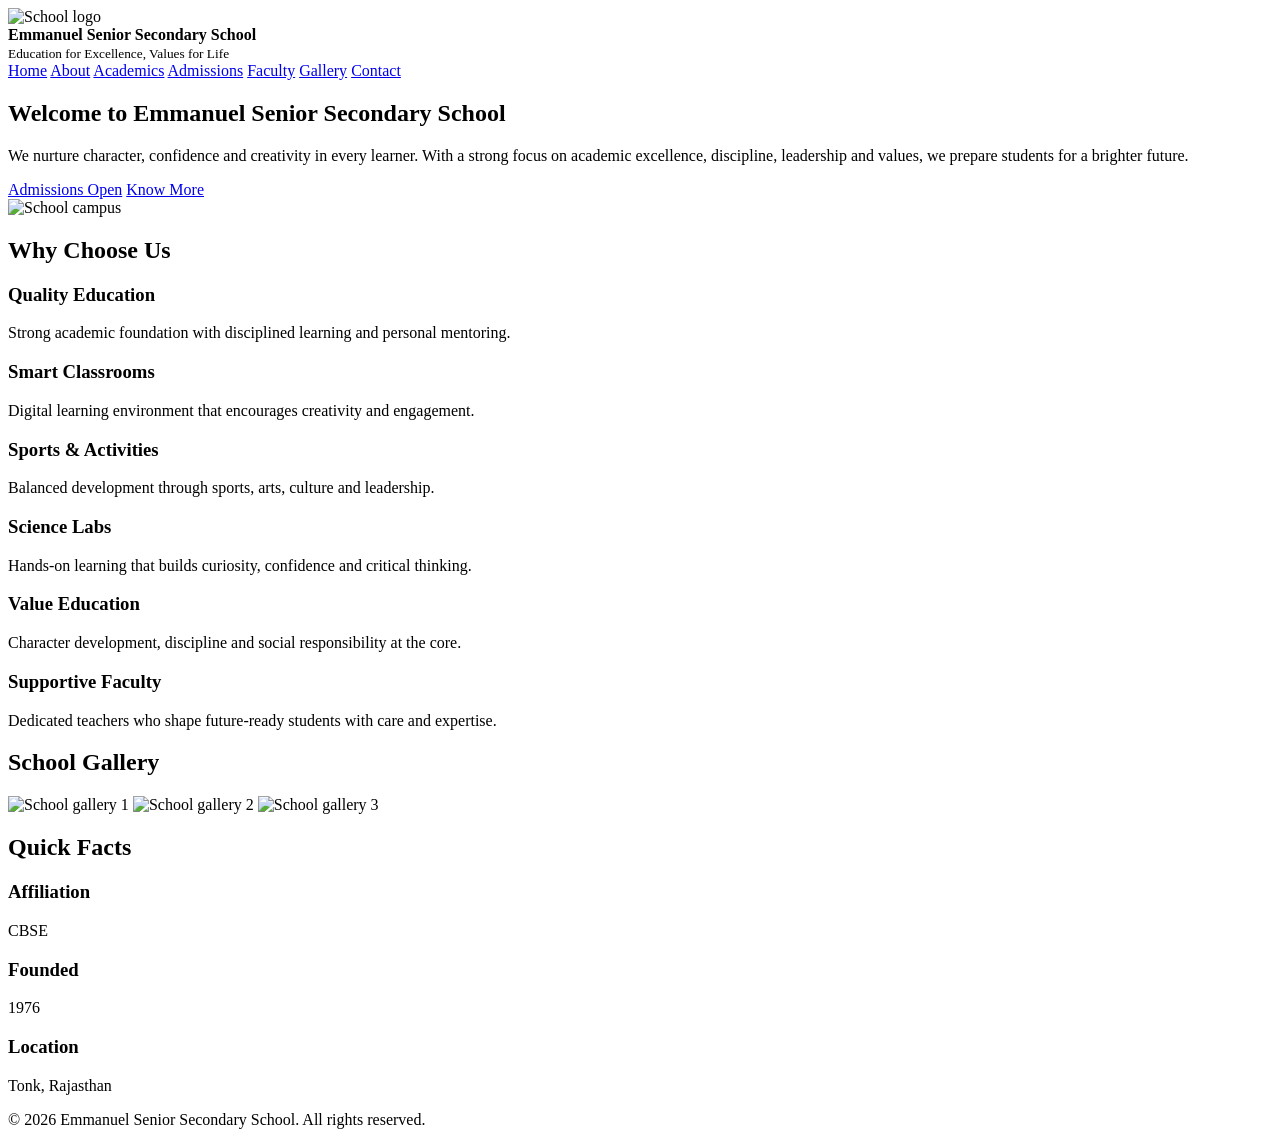
==== commit 98c37c3f: "Update index.html" ====
--- a/index.html
+++ b/index.html
@@ -1,124 +1,119 @@
-<!doctype html>
+<!DOCTYPE html>
 <html lang="en">
 <head>
-  <meta charset="utf-8" />
-  <meta name="viewport" content="width=device-width,initial-scale=1" />
+  <meta charset="UTF-8" />
+  <meta name="viewport" content="width=device-width, initial-scale=1.0" />
   <title>Emmanuel Senior Secondary School</title>
-  <meta name="description" content="Emmanuel Senior Secondary School, Tonk — Education for Excellence." />
-  <style>
-    :root{
-      --maroon:#5B0B1A; --orange:#F7A623; --cream:#F5F1EA; --charcoal:#1E1E1E;
-      --maxw:1100px;
-    }
-    *{box-sizing:border-box}
-    body{margin:0;font-family:Inter,system-ui,Arial;background:linear-gradient(#fff,#f8f5f2);color:var(--charcoal)}
-    .wrap{max-width:var(--maxw);margin:0 auto;padding:18px}
-    header{display:flex;align-items:center;justify-content:space-between;gap:12px;padding:8px 0}
-    .brand{display:flex;align-items:center;gap:12px}
-    .brand img{height:56px}
-    nav a{margin-left:12px;text-decoration:none;color:var(--charcoal);font-weight:600}
-    /* Hero with subtle animation */
-    .hero{display:flex;gap:26px;align-items:center;margin:18px 0;padding:24px;border-radius:12px;background:#fff;box-shadow:0 10px 30px rgba(0,0,0,.06);overflow:hidden}
-    .hero-left{flex:1}
-    .hero-right{width:360px}
-    .hero h1{color:var(--maroon);margin:0 0 8px;font-size:1.6rem;animation:slideIn 900ms ease both}
-    .hero p{margin:0 0 14px;opacity:0.9}
-    .cta{display:flex;gap:12px}
-    .btn{background:var(--orange);color:#fff;padding:10px 14px;border-radius:8px;text-decoration:none;font-weight:700;transition:transform .18s ease,box-shadow .18s}
-    .btn:hover{transform:translateY(-4px);box-shadow:0 8px 20px rgba(247,166,35,.18)}
-    .btn.secondary{background:transparent;border:2px solid var(--maroon);color:var(--maroon)}
-    @keyframes slideIn{from{opacity:0;transform:translateY(12px)}to{opacity:1;transform:none}}
-    /* card grid */
-    .grid{display:grid;grid-template-columns:repeat(auto-fit,minmax(240px,1fr));gap:16px;margin-top:18px}
-    .card{background:#fff;padding:16px;border-radius:10px;box-shadow:0 8px 20px rgba(0,0,0,.04);transform:translateY(10px);opacity:0;transition:all .6s ease}
-    .card.visible{transform:none;opacity:1}
-    /* gallery */
-    .gallery{display:grid;grid-template-columns:repeat(3,1fr);gap:8px;margin-top:12px}
-    .gallery img{width:100%;height:120px;object-fit:cover;border-radius:8px;display:block}
-    /* footer */
-    footer{margin-top:30px;padding:18px;text-align:center;background:var(--maroon);color:#fff;border-radius:8px}
-    /* responsive */
-    @media(max-width:900px){.hero{flex-direction:column}.hero-right{width:100%}}
-  </style>
+  <meta name="description" content="Emmanuel Senior Secondary School, Tonk, Rajasthan. Quality education, values, discipline and academic excellence." />
+  <link rel="stylesheet" href="styles.css" />
 </head>
 <body>
-  <div class="wrap">
-    <header>
+  <header class="topbar">
+    <div class="container nav">
       <div class="brand">
-        <img src="logo.png" alt="Emmanuel logo">
+        <img src="assets/logo.png" alt="School logo" />
         <div>
-          <div style="font-weight:800;color:var(--maroon)">Emmanuel Senior Secondary School</div>
-          <div style="font-size:0.85rem;color:#666">"Education for Excellence, Values for Life"</div>
+          <div style="font-weight: 800; color: var(--maroon);">Emmanuel Senior Secondary School</div>
+          <small style="color: var(--muted);">Education for Excellence, Values for Life</small>
         </div>
       </div>
-      <nav aria-label="Main">
+
+      <nav class="nav-links">
         <a href="index.html">Home</a>
         <a href="about.html">About</a>
+        <a href="academics.html">Academics</a>
         <a href="admissions.html">Admissions</a>
         <a href="faculty.html">Faculty</a>
-        <a href="notices.html">Notices</a>
+        <a href="gallery.html">Gallery</a>
         <a href="contact.html">Contact</a>
       </nav>
-    </header>
+    </div>
+  </header>
 
-    <section class="hero" aria-labelledby="heroTitle">
-      <div class="hero-left">
-        <h1 id="heroTitle">Welcome to Emmanuel Senior Secondary School</h1>
-        <p>Quality education, strong values, and a nurturing environment — CBSE affiliated, Tonk, Rajasthan.</p>
-        <div class="cta">
-          <a class="btn" href="admissions.html">Admissions Open</a>
-          <a class="btn secondary" href="about.html">Learn More</a>
+  <main class="container">
+    <section class="hero">
+      <div>
+        <h1>Welcome to Emmanuel Senior Secondary School</h1>
+        <p>
+          We nurture character, confidence and creativity in every learner. With
+          a strong focus on academic excellence, discipline, leadership and values,
+          we prepare students for a brighter future.
+        </p>
+        <div>
+          <a href="admissions.html" class="btn">Admissions Open</a>
+          <a href="about.html" class="btn btn-secondary">Know More</a>
         </div>
       </div>
-      <div class="hero-right">
-        <!-- remote hero image (Unsplash) -->
-        <img src="https://images.unsplash.com/photo-1507679799987-c73779587ccf?auto=format&fit=crop&w=1200&q=80" alt="School building" style="width:100%;height:220px;object-fit:cover;border-radius:10px;box-shadow:0 8px 30px rgba(0,0,0,.08);">
+
+      <div class="hero-image">
+        <img src="https://images.unsplash.com/photo-1503676260728-1c00da094a0b?auto=format&fit=crop&w=1000&q=80" alt="School campus" />
       </div>
     </section>
 
-    <section>
-      <div style="display:flex;justify-content:space-between;align-items:center">
-        <h2 style="color:var(--maroon)">Highlights</h2>
-        <div style="font-weight:700;color:#444">CBSE ID: 1730313</div>
-      </div>
-
-      <div class="grid" id="cards">
-        <div class="card"> <strong>Experienced Teachers</strong><p style="margin:8px 0 0">Skilled faculty for all grades.</p> </div>
-        <div class="card"> <strong>Smart Classrooms</strong><p style="margin:8px 0 0">Digital teaching & interactive boards.</p> </div>
-        <div class="card"> <strong>Labs & Library</strong><p style="margin:8px 0 0">Science, computer labs and reading resources.</p> </div>
-        <div class="card"> <strong>Sports & Activities</strong><p style="margin:8px 0 0">Holistic student development.</p> </div>
-        <div class="card"> <strong>Values & Character</strong><p style="margin:8px 0 0">Moral education alongside academics.</p> </div>
-        <div class="card"> <strong>Transport</strong><p style="margin:8px 0 0">Safe school bus routes (where available).</p> </div>
+    <section class="section">
+      <h2 class="section-title">Why Choose Us</h2>
+      <div class="grid">
+        <article class="card">
+          <h3>Quality Education</h3>
+          <p>Strong academic foundation with disciplined learning and personal mentoring.</p>
+        </article>
+        <article class="card">
+          <h3>Smart Classrooms</h3>
+          <p>Digital learning environment that encourages creativity and engagement.</p>
+        </article>
+        <article class="card">
+          <h3>Sports & Activities</h3>
+          <p>Balanced development through sports, arts, culture and leadership.</p>
+        </article>
+        <article class="card">
+          <h3>Science Labs</h3>
+          <p>Hands-on learning that builds curiosity, confidence and critical thinking.</p>
+        </article>
+        <article class="card">
+          <h3>Value Education</h3>
+          <p>Character development, discipline and social responsibility at the core.</p>
+        </article>
+        <article class="card">
+          <h3>Supportive Faculty</h3>
+          <p>Dedicated teachers who shape future-ready students with care and expertise.</p>
+        </article>
       </div>
     </section>
 
-    <section>
-      <h2 style="color:var(--maroon);margin-top:18px">Gallery</h2>
-      <div class="gallery" id="gallery">
-        <img src="https://images.unsplash.com/photo-1588072432836-e10032774350?auto=format&fit=crop&w=1200&q=80" alt="classroom">
-        <img src="https://images.unsplash.com/photo-1519681393784-d120267933ba?auto=format&fit=crop&w=1200&q=80" alt="library">
-        <img src="https://images.unsplash.com/photo-1508873699372-7ae00a3d7f56?auto=format&fit=crop&w=1200&q=80" alt="sports">
-        <img src="https://images.unsplash.com/photo-1523240795612-9a054b0db644?auto=format&fit=crop&w=1200&q=80" alt="student projects">
-        <img src="https://images.unsplash.com/photo-1531058020387-3be344556be6?auto=format&fit=crop&w=1200&q=80" alt="science lab">
-        <img src="https://images.unsplash.com/photo-1504198453319-5ce911bafcde?auto=format&fit=crop&w=1200&q=80" alt="students">
+    <section class="section">
+      <h2 class="section-title">School Gallery</h2>
+      <div class="gallery-grid">
+        <img src="https://images.unsplash.com/photo-1523240795612-9a054b0db644?auto=format&fit=crop&w=800&q=80" alt="School gallery 1" />
+        <img src="https://images.unsplash.com/photo-1503676260728-1c00da094a0b?auto=format&fit=crop&w=800&q=80" alt="School gallery 2" />
+        <img src="https://images.unsplash.com/photo-1509062522246-3755977927d7?auto=format&fit=crop&w=800&q=80" alt="School gallery 3" />
       </div>
     </section>
 
-    <footer>
-      Emmanuel Senior Secondary School — Jaipur Road, Near Bus Stand, Kali Paltan, Tonk — © 2026
-    </footer>
-  </div>
+    <section class="section">
+      <h2 class="section-title">Quick Facts</h2>
+      <div class="grid">
+        <div class="card">
+          <h3>Affiliation</h3>
+          <p>CBSE</p>
+        </div>
+        <div class="card">
+          <h3>Founded</h3>
+          <p>1976</p>
+        </div>
+        <div class="card">
+          <h3>Location</h3>
+          <p>Tonk, Rajasthan</p>
+        </div>
+      </div>
+    </section>
+  </main>
 
-  <script>
-    // reveal cards on scroll
-    function reveal(){
-      document.querySelectorAll('.card').forEach(el=>{
-        const r = el.getBoundingClientRect();
-        if(r.top < (window.innerHeight - 80)){ el.classList.add('visible'); }
-      });
-    }
-    window.addEventListener('scroll', reveal);
-    window.addEventListener('load', ()=>{ reveal(); });
-  </script>
+  <footer class="footer">
+    <div class="container">
+      <p>© 2026 Emmanuel Senior Secondary School. All rights reserved.</p>
+    </div>
+  </footer>
+
+  <script src="script.js"></script>
 </body>
 </html>
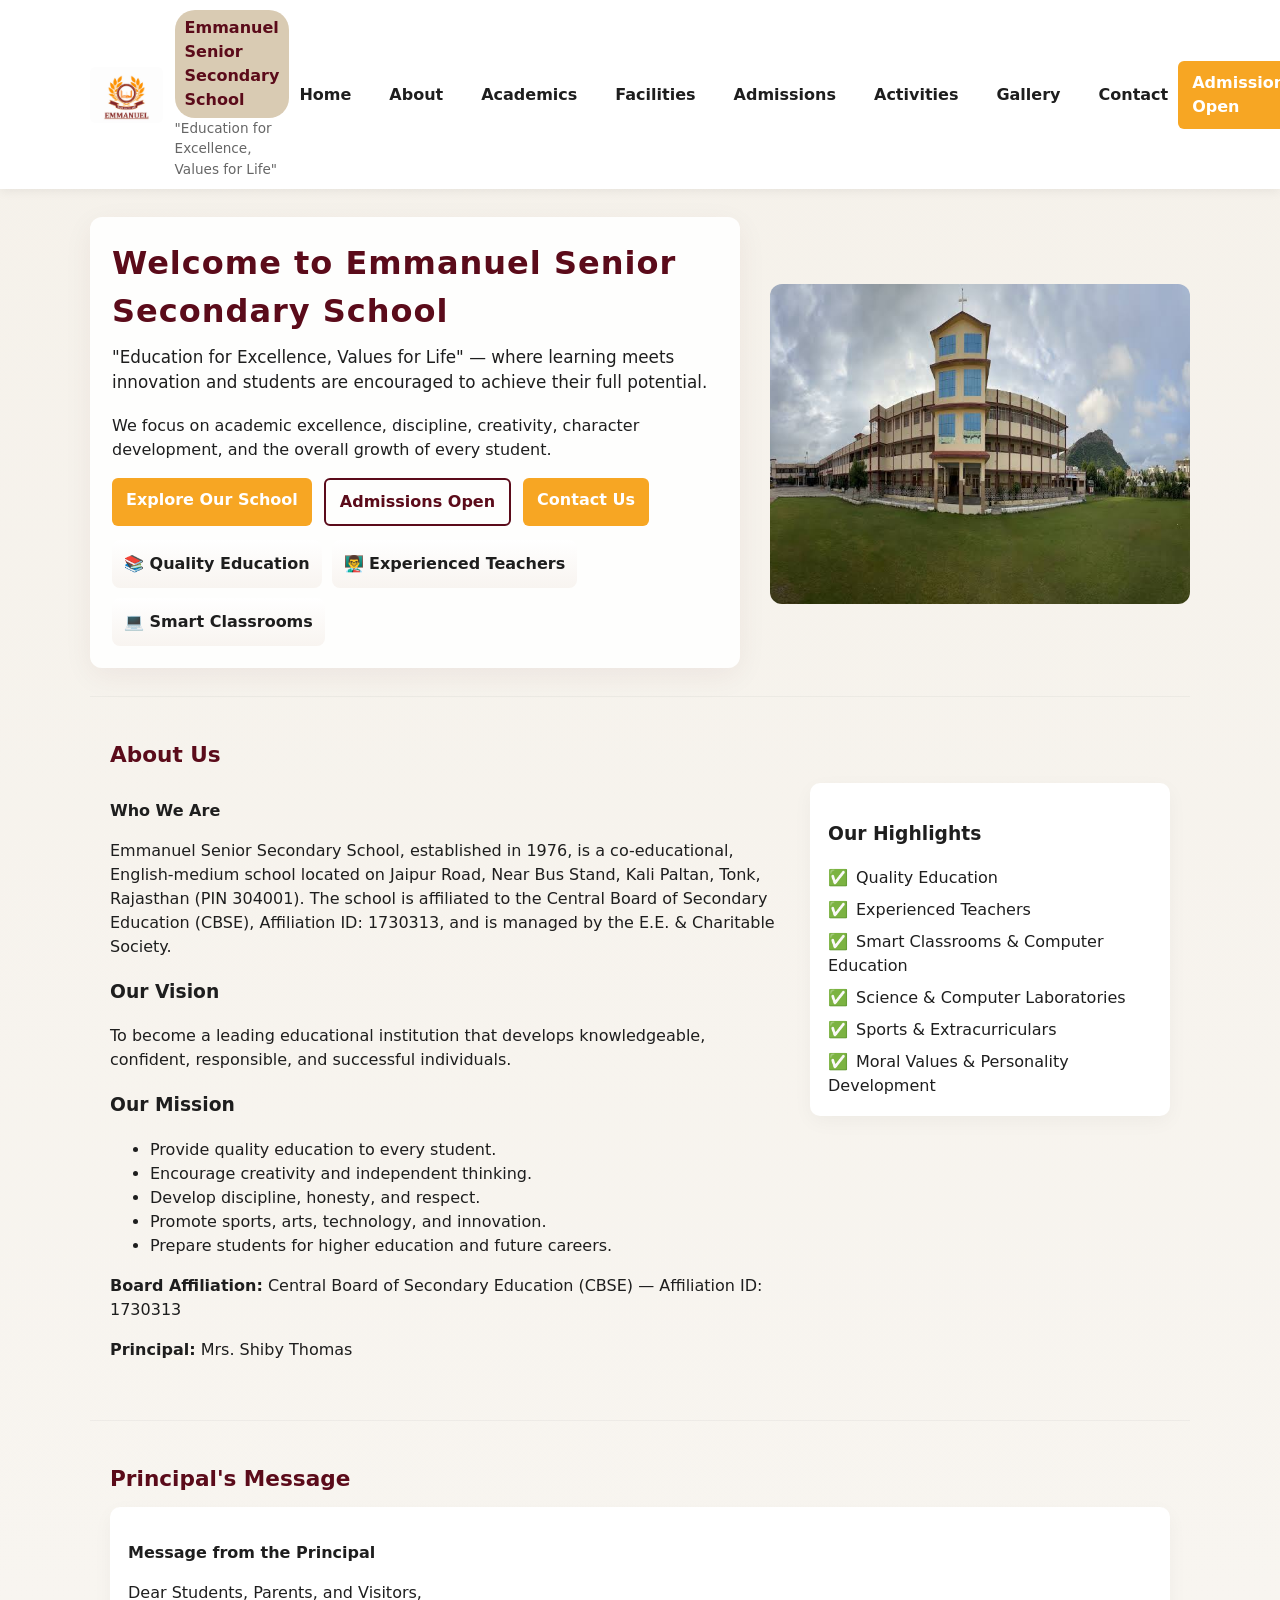
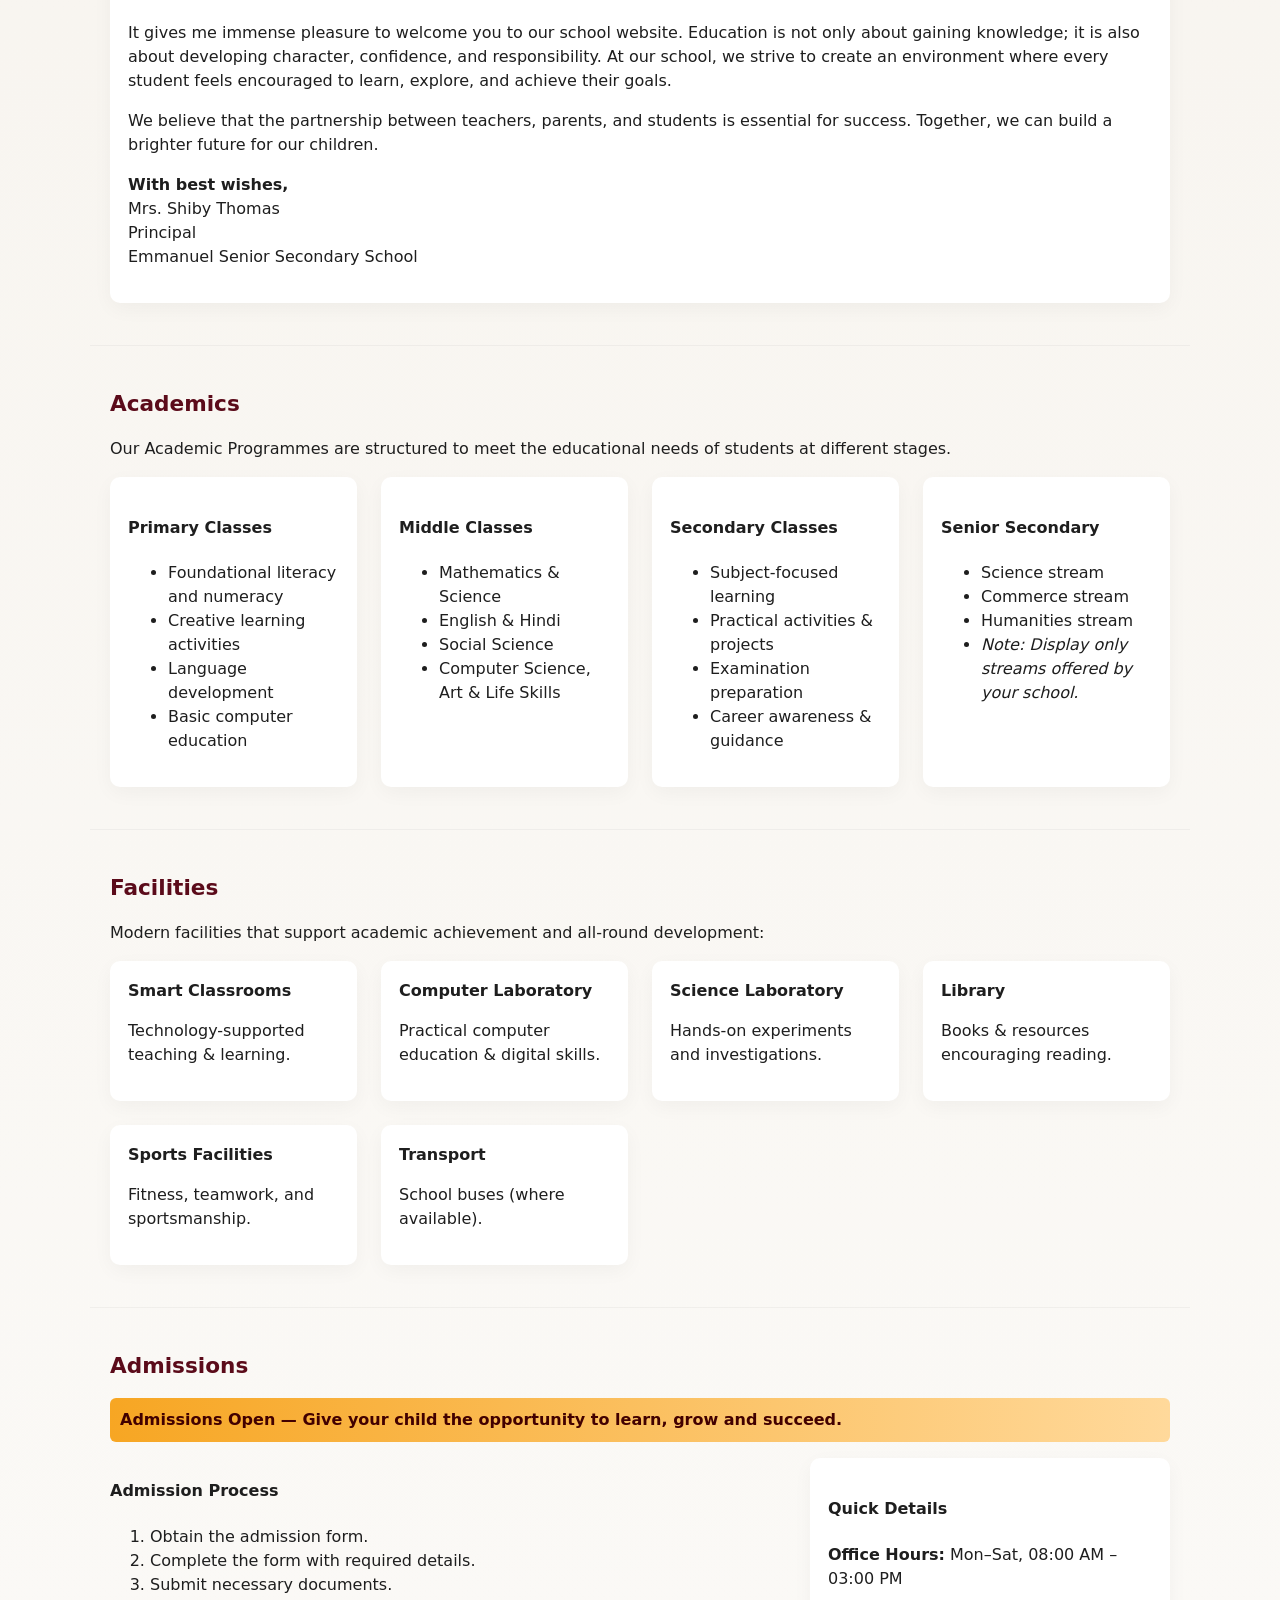
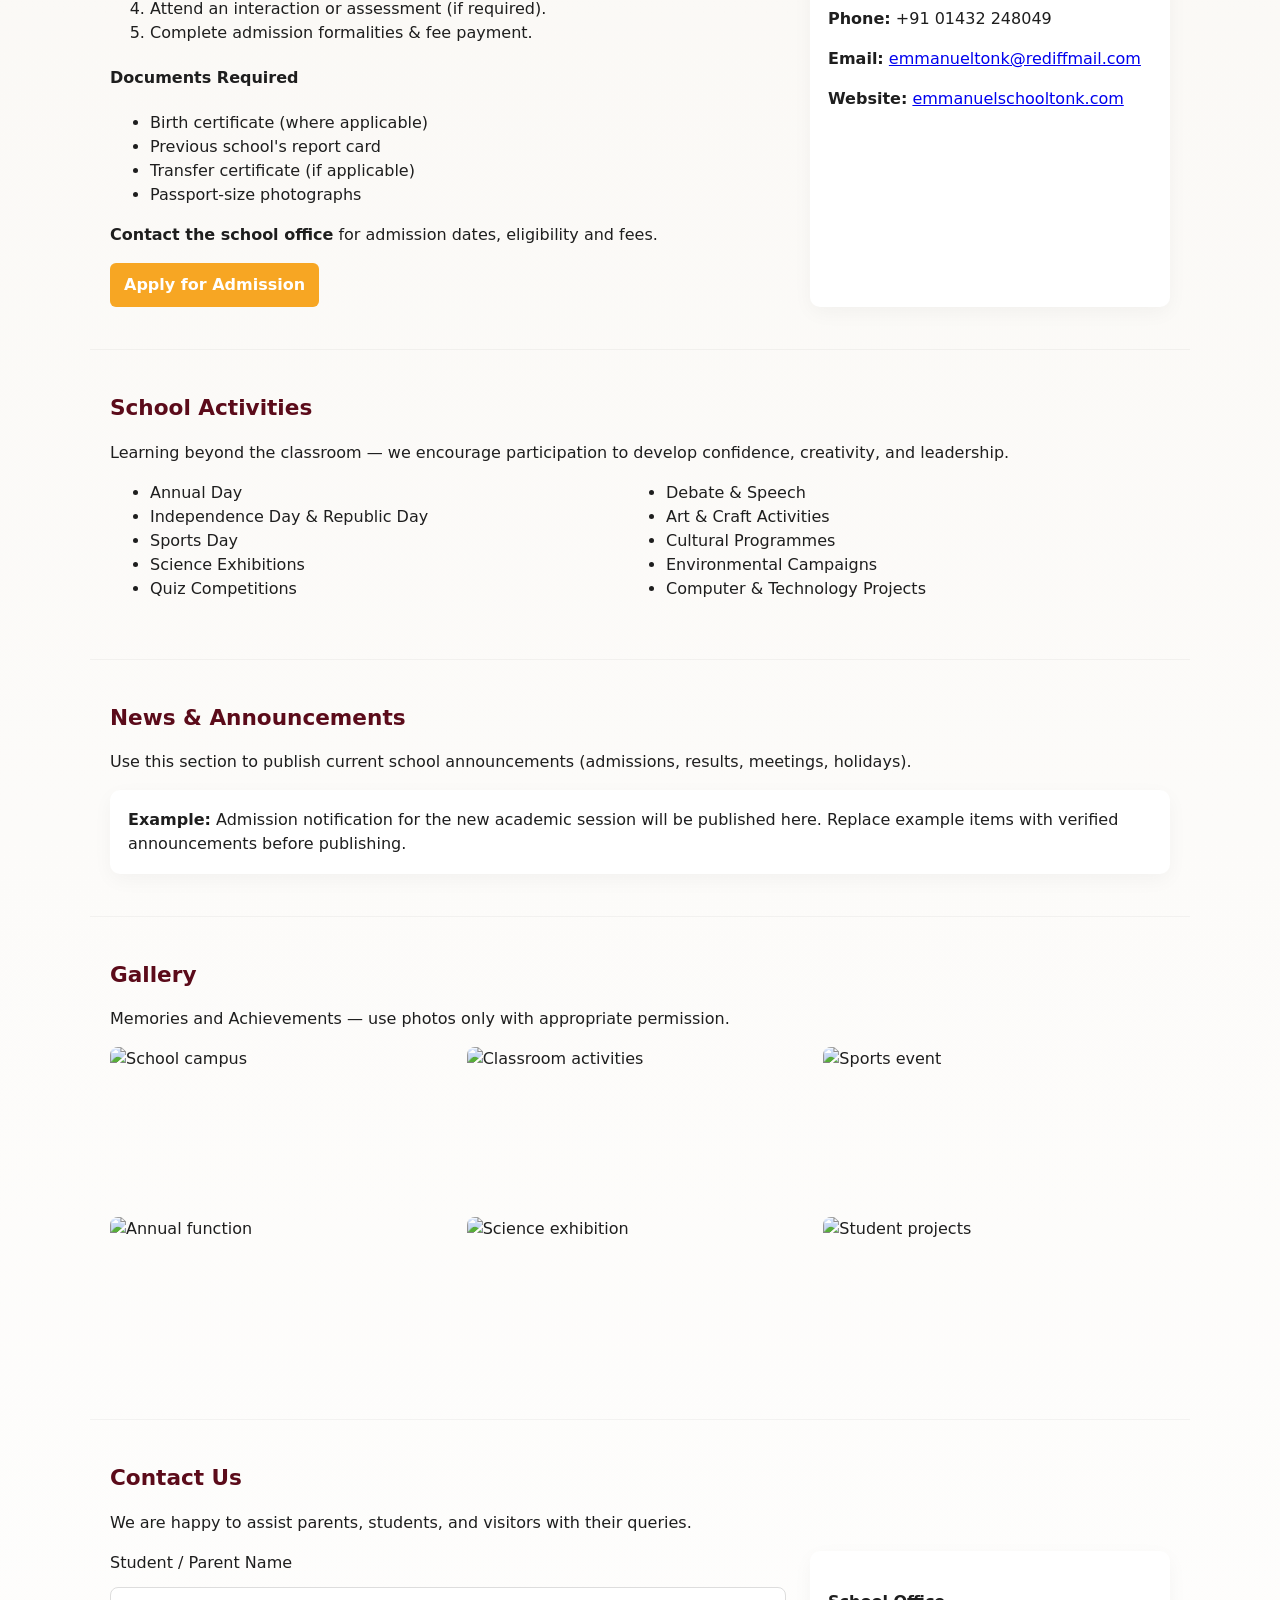
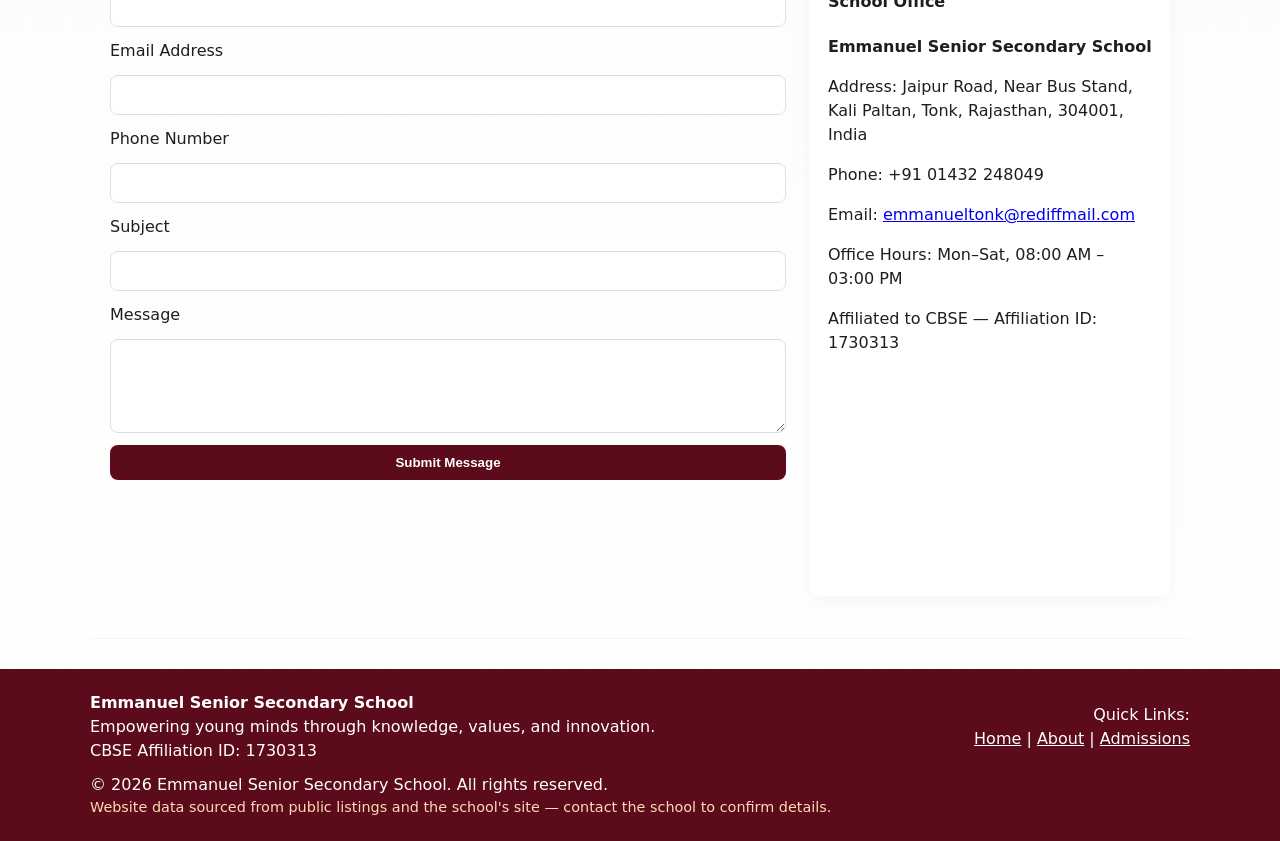
==== commit b06b830f: "Update index.html" ====
--- a/index.html
+++ b/index.html
@@ -1,119 +1,429 @@
-<!DOCTYPE html>
+<!doctype html>
 <html lang="en">
 <head>
-  <meta charset="UTF-8" />
-  <meta name="viewport" content="width=device-width, initial-scale=1.0" />
-  <title>Emmanuel Senior Secondary School</title>
-  <meta name="description" content="Emmanuel Senior Secondary School, Tonk, Rajasthan. Quality education, values, discipline and academic excellence." />
-  <link rel="stylesheet" href="styles.css" />
+  <meta charset="utf-8" />
+  <meta name="viewport" content="width=device-width,initial-scale=1" />
+  <title>Emmanuel Senior Secondary School — Education for Excellence</title>
+  <meta name="description" content="Emmanuel Senior Secondary School, Tonk — Education for Excellence, Values for Life. CBSE affiliated school on Jaipur Road, Tonk." />
+  <meta name="theme-color" content="#5B0B1A" />
+  <link rel="icon" href="favicon.ico" />
+  <style>
+    :root{
+      --maroon:#5B0B1A;
+      --orange:#F7A623;
+      --cream:#F5F1EA;
+      --charcoal:#1E1E1E;
+      --beige:#D9CBB3;
+      --max-width:1100px;
+      --radius:8px;
+      --gap:24px;
+      font-family: Inter, system-ui, -apple-system, "Segoe UI", Roboto, "Helvetica Neue", Arial;
+      color:var(--charcoal);
+    }
+    *{box-sizing:border-box}
+    body{margin:0;background:linear-gradient(180deg,var(--cream),#fff);line-height:1.5}
+    .container{width:calc(100% - 40px);max-width:var(--max-width);margin:0 auto}
+    header{background:#fff;box-shadow:0 3px 10px rgba(0,0,0,.06);position:sticky;top:0;z-index:30}
+    .topbar{display:flex;align-items:center;justify-content:space-between;padding:10px 0}
+    .brand{display:flex;align-items:center;gap:12px}
+    .brand img{height:56px;width:auto;border-radius:6px}
+    nav{display:flex;gap:18px;align-items:center}
+    nav a{color:var(--charcoal);text-decoration:none;font-weight:600;padding:8px 10px;border-radius:6px}
+    nav a:hover{background:rgba(91,11,26,.06)}
+    .cta-buttons{display:flex;gap:10px}
+    .btn{display:inline-block;background:var(--orange);color:#fff;padding:10px 14px;border-radius:6px;text-decoration:none;font-weight:700}
+    .btn.secondary{background:transparent;color:var(--maroon);border:2px solid var(--maroon)}
+    /* Hero */
+    .hero{display:grid;grid-template-columns:1fr;align-items:center;gap:20px;padding:28px 0}
+    .hero-inner{background:rgba(255,255,255,.9);padding:22px;border-radius:12px;box-shadow:0 8px 30px rgba(91,11,26,0.06)}
+    .hero h1{margin:0;font-size:2rem;color:var(--maroon);letter-spacing:1px}
+    .hero p.lead{margin:10px 0 18px;font-size:1.05rem}
+    .hero img.hero-photo{width:100%;height:320px;object-fit:cover;border-radius:12px;margin-top:10px}
+    .buttons{display:flex;gap:12px;flex-wrap:wrap}
+    /* Sections */
+    section{padding:42px 0;border-bottom:1px solid rgba(0,0,0,.04)}
+    h2{color:var(--maroon);margin:0 0 12px;font-size:1.35rem}
+    .grid{display:grid;gap:var(--gap)}
+    .two-col{grid-template-columns:1fr 360px}
+    .card{background:#fff;padding:18px;border-radius:10px;box-shadow:0 6px 20px rgba(0,0,0,.04)}
+    ul.check{list-style:none;padding:0;margin:0;display:grid;gap:8px}
+    ul.check li::before{content:"✅";margin-right:8px}
+    /* Gallery */
+    .gallery{display:grid;grid-template-columns:repeat(3,1fr);gap:10px}
+    .gallery img{width:100%;height:140px;object-fit:cover;border-radius:8px}
+    /* Contact */
+    form{display:grid;gap:12px}
+    input,textarea,select{padding:10px;border:1px solid #ddd;border-radius:8px;font-size:1rem}
+    input:focus,textarea:focus{outline:3px solid rgba(247,166,35,0.12);border-color:var(--orange)}
+    button[type="submit"]{background:var(--maroon);color:#fff;padding:10px;border-radius:8px;border:0;font-weight:700}
+    footer{background:var(--maroon);color:#fff;padding:22px 0;margin-top:30px}
+    footer a{color:#fff;text-decoration:underline}
+    /* Responsive */
+    @media (min-width:900px){
+      .hero{grid-template-columns:1fr 420px;gap:30px}
+      .gallery img{height:160px}
+    }
+    @media (max-width:700px){
+      nav{display:none}
+      .mobile-menu-toggle{display:block}
+      .two-col{grid-template-columns:1fr}
+      .gallery{grid-template-columns:repeat(2,1fr)}
+      .hero img.hero-photo{height:220px}
+    }
+    .mobile-menu-toggle{display:none;padding:8px;border-radius:8px;background:transparent;border:0;color:var(--maroon);font-weight:700}
+    .site-badge{font-weight:700;color:var(--maroon);background:var(--beige);padding:6px 10px;border-radius:20px}
+    .stats{display:flex;gap:10px;flex-wrap:wrap}
+    .stat{background:linear-gradient(180deg,#fff,#f8f4f0);padding:12px;border-radius:8px;min-width:120px;text-align:center}
+    .notice{background:linear-gradient(90deg,var(--orange),#ffd99b);padding:10px;border-radius:6px;color:#420000;font-weight:700}
+  </style>
 </head>
 <body>
-  <header class="topbar">
-    <div class="container nav">
+  <header>
+    <div class="container topbar">
       <div class="brand">
-        <img src="assets/logo.png" alt="School logo" />
+        <img src="logo.png" alt="Emmanuel School logo" />
         <div>
-          <div style="font-weight: 800; color: var(--maroon);">Emmanuel Senior Secondary School</div>
-          <small style="color: var(--muted);">Education for Excellence, Values for Life</small>
-        </div>
-      </div>
-
-      <nav class="nav-links">
-        <a href="index.html">Home</a>
-        <a href="about.html">About</a>
-        <a href="academics.html">Academics</a>
-        <a href="admissions.html">Admissions</a>
-        <a href="faculty.html">Faculty</a>
-        <a href="gallery.html">Gallery</a>
-        <a href="contact.html">Contact</a>
+          <div class="site-badge">Emmanuel Senior Secondary School</div>
+          <div style="font-size:0.85rem;color:#666">"Education for Excellence, Values for Life"</div>
+        </div>
+      </div>
+
+      <nav aria-label="Main navigation">
+        <a href="#home">Home</a>
+        <a href="#about">About</a>
+        <a href="#academics">Academics</a>
+        <a href="#facilities">Facilities</a>
+        <a href="#admissions">Admissions</a>
+        <a href="#activities">Activities</a>
+        <a href="#gallery">Gallery</a>
+        <a href="#contact">Contact</a>
       </nav>
+
+      <div class="cta-buttons" style="align-items:center">
+        <button class="mobile-menu-toggle" id="menuToggle" aria-expanded="false">Menu</button>
+        <a class="btn" href="#admissions">Admissions Open</a>
+      </div>
     </div>
   </header>
 
-  <main class="container">
-    <section class="hero">
+  <main class="container" id="home">
+    <section class="hero" aria-label="Welcome to Emmanuel School">
+      <div class="hero-inner">
+        <h1>Welcome to Emmanuel Senior Secondary School</h1>
+        <p class="lead">"Education for Excellence, Values for Life" — where learning meets innovation and students are encouraged to achieve their full potential.</p>
+        <p>We focus on academic excellence, discipline, creativity, character development, and the overall growth of every student.</p>
+
+        <div class="buttons">
+          <a class="btn" href="#about">Explore Our School</a>
+          <a class="btn secondary" href="#admissions">Admissions Open</a>
+          <a class="btn" href="#contact">Contact Us</a>
+        </div>
+
+        <div style="margin-top:14px">
+          <div class="stats" aria-hidden="true" style="margin-top:12px">
+            <div class="stat"><strong>📚 Quality Education</strong></div>
+            <div class="stat"><strong>👨‍🏫 Experienced Teachers</strong></div>
+            <div class="stat"><strong>💻 Smart Classrooms</strong></div>
+          </div>
+        </div>
+      </div>
+
       <div>
-        <h1>Welcome to Emmanuel Senior Secondary School</h1>
-        <p>
-          We nurture character, confidence and creativity in every learner. With
-          a strong focus on academic excellence, discipline, leadership and values,
-          we prepare students for a brighter future.
-        </p>
+        <img class="hero-photo" src="image1.jpg" alt="Emmanuel School building and campus" />
+      </div>
+    </section>
+
+    <section id="about" aria-labelledby="aboutHeading">
+      <div class="container">
+        <h2 id="aboutHeading">About Us</h2>
+        <div class="grid two-col" style="align-items:start">
+          <div>
+            <p><strong>Who We Are</strong></p>
+            <p>Emmanuel Senior Secondary School, established in 1976, is a co-educational, English-medium school located on Jaipur Road, Near Bus Stand, Kali Paltan, Tonk, Rajasthan (PIN 304001). The school is affiliated to the Central Board of Secondary Education (CBSE), Affiliation ID: 1730313, and is managed by the E.E. & Charitable Society.</p>
+
+            <h3>Our Vision</h3>
+            <p>To become a leading educational institution that develops knowledgeable, confident, responsible, and successful individuals.</p>
+
+            <h3>Our Mission</h3>
+            <ul>
+              <li>Provide quality education to every student.</li>
+              <li>Encourage creativity and independent thinking.</li>
+              <li>Develop discipline, honesty, and respect.</li>
+              <li>Promote sports, arts, technology, and innovation.</li>
+              <li>Prepare students for higher education and future careers.</li>
+            </ul>
+
+            <p><strong>Board Affiliation:</strong> Central Board of Secondary Education (CBSE) — Affiliation ID: 1730313</p>
+            <p><strong>Principal:</strong> Mrs. Shiby Thomas</p>
+          </div>
+
+          <aside class="card" aria-label="Highlights">
+            <h3>Our Highlights</h3>
+            <ul class="check">
+              <li>Quality Education</li>
+              <li>Experienced Teachers</li>
+              <li>Smart Classrooms & Computer Education</li>
+              <li>Science & Computer Laboratories</li>
+              <li>Sports & Extracurriculars</li>
+              <li>Moral Values & Personality Development</li>
+            </ul>
+          </aside>
+        </div>
+      </div>
+    </section>
+
+    <section id="principal" aria-labelledby="principalHeading">
+      <div class="container">
+        <h2 id="principalHeading">Principal's Message</h2>
+        <div class="card">
+          <p><strong>Message from the Principal</strong></p>
+          <p>Dear Students, Parents, and Visitors,</p>
+          <p>It gives me immense pleasure to welcome you to our school website. Education is not only about gaining knowledge; it is also about developing character, confidence, and responsibility. At our school, we strive to create an environment where every student feels encouraged to learn, explore, and achieve their goals.</p>
+          <p>We believe that the partnership between teachers, parents, and students is essential for success. Together, we can build a brighter future for our children.</p>
+          <p style="margin-top:12px"><strong>With best wishes,</strong><br/>Mrs. Shiby Thomas<br/>Principal<br/>Emmanuel Senior Secondary School</p>
+        </div>
+      </div>
+    </section>
+
+    <section id="academics" aria-labelledby="academicsHeading">
+      <div class="container">
+        <h2 id="academicsHeading">Academics</h2>
+        <p>Our Academic Programmes are structured to meet the educational needs of students at different stages.</p>
+
+        <div class="grid" style="grid-template-columns:repeat(auto-fit,minmax(220px,1fr));margin-top:12px">
+          <div class="card">
+            <h4>Primary Classes</h4>
+            <ul>
+              <li>Foundational literacy and numeracy</li>
+              <li>Creative learning activities</li>
+              <li>Language development</li>
+              <li>Basic computer education</li>
+            </ul>
+          </div>
+          <div class="card">
+            <h4>Middle Classes</h4>
+            <ul>
+              <li>Mathematics & Science</li>
+              <li>English & Hindi</li>
+              <li>Social Science</li>
+              <li>Computer Science, Art & Life Skills</li>
+            </ul>
+          </div>
+          <div class="card">
+            <h4>Secondary Classes</h4>
+            <ul>
+              <li>Subject-focused learning</li>
+              <li>Practical activities & projects</li>
+              <li>Examination preparation</li>
+              <li>Career awareness & guidance</li>
+            </ul>
+          </div>
+          <div class="card">
+            <h4>Senior Secondary</h4>
+            <ul>
+              <li>Science stream</li>
+              <li>Commerce stream</li>
+              <li>Humanities stream</li>
+              <li><em>Note: Display only streams offered by your school.</em></li>
+            </ul>
+          </div>
+        </div>
+      </div>
+    </section>
+
+    <section id="facilities" aria-labelledby="facilitiesHeading">
+      <div class="container">
+        <h2 id="facilitiesHeading">Facilities</h2>
+        <p>Modern facilities that support academic achievement and all‑round development:</p>
+        <div class="grid" style="grid-template-columns:repeat(auto-fit,minmax(220px,1fr));margin-top:12px">
+          <div class="card"><strong>Smart Classrooms</strong><p>Technology-supported teaching & learning.</p></div>
+          <div class="card"><strong>Computer Laboratory</strong><p>Practical computer education & digital skills.</p></div>
+          <div class="card"><strong>Science Laboratory</strong><p>Hands-on experiments and investigations.</p></div>
+          <div class="card"><strong>Library</strong><p>Books & resources encouraging reading.</p></div>
+          <div class="card"><strong>Sports Facilities</strong><p>Fitness, teamwork, and sportsmanship.</p></div>
+          <div class="card"><strong>Transport</strong><p>School buses (where available).</p></div>
+        </div>
+      </div>
+    </section>
+
+    <section id="admissions" aria-labelledby="admissionsHeading">
+      <div class="container">
+        <h2 id="admissionsHeading">Admissions</h2>
+        <p class="notice">Admissions Open — Give your child the opportunity to learn, grow and succeed.</p>
+
+        <div class="grid two-col" style="margin-top:12px">
+          <div>
+            <h4>Admission Process</h4>
+            <ol>
+              <li>Obtain the admission form.</li>
+              <li>Complete the form with required details.</li>
+              <li>Submit necessary documents.</li>
+              <li>Attend an interaction or assessment (if required).</li>
+              <li>Complete admission formalities & fee payment.</li>
+            </ol>
+
+            <h4>Documents Required</h4>
+            <ul>
+              <li>Birth certificate (where applicable)</li>
+              <li>Previous school's report card</li>
+              <li>Transfer certificate (if applicable)</li>
+              <li>Passport-size photographs</li>
+            </ul>
+
+            <p><strong>Contact the school office</strong> for admission dates, eligibility and fees.</p>
+            <a class="btn" href="#contact">Apply for Admission</a>
+          </div>
+
+          <aside class="card">
+            <h4>Quick Details</h4>
+            <p><strong>Office Hours:</strong> Mon–Sat, 08:00 AM – 03:00 PM</p>
+            <p><strong>Phone:</strong> +91 01432 248049</p>
+            <p><strong>Email:</strong> <a href="mailto:emmanueltonk@rediffmail.com">emmanueltonk@rediffmail.com</a></p>
+            <p><strong>Website:</strong> <a href="https://emmanuelschooltonk.com" target="_blank" rel="noopener">emmanuelschooltonk.com</a></p>
+          </aside>
+        </div>
+      </div>
+    </section>
+
+    <section id="activities" aria-labelledby="activitiesHeading">
+      <div class="container">
+        <h2 id="activitiesHeading">School Activities</h2>
+        <p>Learning beyond the classroom — we encourage participation to develop confidence, creativity, and leadership.</p>
+
+        <ul style="columns:2;gap:12px;margin-top:12px">
+          <li>Annual Day</li>
+          <li>Independence Day & Republic Day</li>
+          <li>Sports Day</li>
+          <li>Science Exhibitions</li>
+          <li>Quiz Competitions</li>
+          <li>Debate & Speech</li>
+          <li>Art & Craft Activities</li>
+          <li>Cultural Programmes</li>
+          <li>Environmental Campaigns</li>
+          <li>Computer & Technology Projects</li>
+        </ul>
+      </div>
+    </section>
+
+    <section id="news" aria-labelledby="newsHeading">
+      <div class="container">
+        <h2 id="newsHeading">News & Announcements</h2>
+        <p>Use this section to publish current school announcements (admissions, results, meetings, holidays).</p>
+        <div style="margin-top:12px">
+          <div class="card">
+            <strong>Example:</strong> Admission notification for the new academic session will be published here. Replace example items with verified announcements before publishing.
+          </div>
+        </div>
+      </div>
+    </section>
+
+    <section id="gallery" aria-labelledby="galleryHeading">
+      <div class="container">
+        <h2 id="galleryHeading">Gallery</h2>
+        <p>Memories and Achievements — use photos only with appropriate permission.</p>
+        <div class="gallery" style="margin-top:12px">
+          <img src="gallery1.jpg" alt="School campus" />
+          <img src="gallery2.jpg" alt="Classroom activities" />
+          <img src="gallery3.jpg" alt="Sports event" />
+          <img src="gallery4.jpg" alt="Annual function" />
+          <img src="gallery5.jpg" alt="Science exhibition" />
+          <img src="gallery6.jpg" alt="Student projects" />
+        </div>
+      </div>
+    </section>
+
+    <section id="contact" aria-labelledby="contactHeading">
+      <div class="container">
+        <h2 id="contactHeading">Contact Us</h2>
+        <p>We are happy to assist parents, students, and visitors with their queries.</p>
+
+        <div class="grid two-col" style="margin-top:12px">
+          <div>
+            <form id="contactForm" action="https://formspree.io/f/xaeqkpqv" method="POST">
+              <label for="name">Student / Parent Name</label>
+              <input id="name" name="name" type="text" required />
+
+              <label for="email">Email Address</label>
+              <input id="email" name="email" type="email" required />
+
+              <label for="phone">Phone Number</label>
+              <input id="phone" name="phone" type="tel" required />
+
+              <label for="subject">Subject</label>
+              <input id="subject" name="subject" type="text" />
+
+              <label for="message">Message</label>
+              <textarea id="message" name="message" rows="4" required></textarea>
+
+              <button type="submit">Submit Message</button>
+              <div id="formStatus" role="status" style="margin-top:10px;color:green;display:none">Message sent — check your email (Formspree).</div>
+            </form>
+          </div>
+
+          <aside class="card">
+            <h4>School Office</h4>
+            <p><strong>Emmanuel Senior Secondary School</strong></p>
+            <p>Address: Jaipur Road, Near Bus Stand, Kali Paltan, Tonk, Rajasthan, 304001, India</p>
+            <p>Phone: +91 01432 248049</p>
+            <p>Email: <a href="mailto:emmanueltonk@rediffmail.com">emmanueltonk@rediffmail.com</a></p>
+            <p>Office Hours: Mon–Sat, 08:00 AM – 03:00 PM</p>
+            <p>Affiliated to CBSE — Affiliation ID: 1730313</p>
+            <div style="margin-top:10px">
+              <iframe title="School Location" src="https://www.google.com/maps?q=Emmanuel+Senior+Secondary+School+Tonk+Rajasthan+304001&amp;output=embed" style="width:100%;height:200px;border:0;border-radius:8px"></iframe>
+            </div>
+          </aside>
+        </div>
+      </div>
+    </section>
+  </main>
+
+  <footer>
+    <div class="container" style="display:flex;flex-direction:column;gap:10px">
+      <div style="display:flex;justify-content:space-between;align-items:center;flex-wrap:wrap">
         <div>
-          <a href="admissions.html" class="btn">Admissions Open</a>
-          <a href="about.html" class="btn btn-secondary">Know More</a>
-        </div>
-      </div>
-
-      <div class="hero-image">
-        <img src="https://images.unsplash.com/photo-1503676260728-1c00da094a0b?auto=format&fit=crop&w=1000&q=80" alt="School campus" />
-      </div>
-    </section>
-
-    <section class="section">
-      <h2 class="section-title">Why Choose Us</h2>
-      <div class="grid">
-        <article class="card">
-          <h3>Quality Education</h3>
-          <p>Strong academic foundation with disciplined learning and personal mentoring.</p>
-        </article>
-        <article class="card">
-          <h3>Smart Classrooms</h3>
-          <p>Digital learning environment that encourages creativity and engagement.</p>
-        </article>
-        <article class="card">
-          <h3>Sports & Activities</h3>
-          <p>Balanced development through sports, arts, culture and leadership.</p>
-        </article>
-        <article class="card">
-          <h3>Science Labs</h3>
-          <p>Hands-on learning that builds curiosity, confidence and critical thinking.</p>
-        </article>
-        <article class="card">
-          <h3>Value Education</h3>
-          <p>Character development, discipline and social responsibility at the core.</p>
-        </article>
-        <article class="card">
-          <h3>Supportive Faculty</h3>
-          <p>Dedicated teachers who shape future-ready students with care and expertise.</p>
-        </article>
-      </div>
-    </section>
-
-    <section class="section">
-      <h2 class="section-title">School Gallery</h2>
-      <div class="gallery-grid">
-        <img src="https://images.unsplash.com/photo-1523240795612-9a054b0db644?auto=format&fit=crop&w=800&q=80" alt="School gallery 1" />
-        <img src="https://images.unsplash.com/photo-1503676260728-1c00da094a0b?auto=format&fit=crop&w=800&q=80" alt="School gallery 2" />
-        <img src="https://images.unsplash.com/photo-1509062522246-3755977927d7?auto=format&fit=crop&w=800&q=80" alt="School gallery 3" />
-      </div>
-    </section>
-
-    <section class="section">
-      <h2 class="section-title">Quick Facts</h2>
-      <div class="grid">
-        <div class="card">
-          <h3>Affiliation</h3>
-          <p>CBSE</p>
-        </div>
-        <div class="card">
-          <h3>Founded</h3>
-          <p>1976</p>
-        </div>
-        <div class="card">
-          <h3>Location</h3>
-          <p>Tonk, Rajasthan</p>
-        </div>
-      </div>
-    </section>
-  </main>
-
-  <footer class="footer">
-    <div class="container">
-      <p>© 2026 Emmanuel Senior Secondary School. All rights reserved.</p>
+          <strong>Emmanuel Senior Secondary School</strong><br/>
+          Empowering young minds through knowledge, values, and innovation.<br/>
+          CBSE Affiliation ID: 1730313
+        </div>
+        <div style="text-align:right">
+          Quick Links:<br/>
+          <a href="#home">Home</a> | <a href="#about">About</a> | <a href="#admissions">Admissions</a>
+        </div>
+      </div>
+
+      <div style="display:flex;justify-content:space-between;align-items:center;flex-wrap:wrap">
+        <div>© 2026 Emmanuel Senior Secondary School. All rights reserved.</div>
+        <div style="font-size:0.9rem;color:#ffd9b8">Website data sourced from public listings and the school's site — contact the school to confirm details.</div>
+      </div>
     </div>
   </footer>
 
-  <script src="script.js"></script>
+  <script>
+    // Mobile menu toggle (simple)
+    const menuToggle = document.getElementById('menuToggle');
+    if(menuToggle){
+      menuToggle.addEventListener('click', () => {
+        const nav = document.querySelector('nav');
+        const expanded = menuToggle.getAttribute('aria-expanded') === 'true';
+        menuToggle.setAttribute('aria-expanded', String(!expanded));
+        if(nav.style.display === 'flex') nav.style.display = 'none';
+        else nav.style.display = 'flex';
+      });
+    }
+
+    // Smooth scroll for internal links
+    document.querySelectorAll('a[href^="#"]').forEach(a=>{
+      a.addEventListener('click', function(e){
+        const target = document.querySelector(this.getAttribute('href'));
+        if(target){ e.preventDefault(); target.scrollIntoView({behavior:'smooth',block:'start'}); }
+      });
+    });
+
+    // Demo contact form handler (show success message after submit)
+    document.getElementById('contactForm').addEventListener('submit', function(e){
+      // allow Formspree to handle submission — show message after short delay
+      setTimeout(()=>{ document.getElementById('formStatus').style.display = 'block'; }, 600);
+    });
+  </script>
 </body>
 </html>
